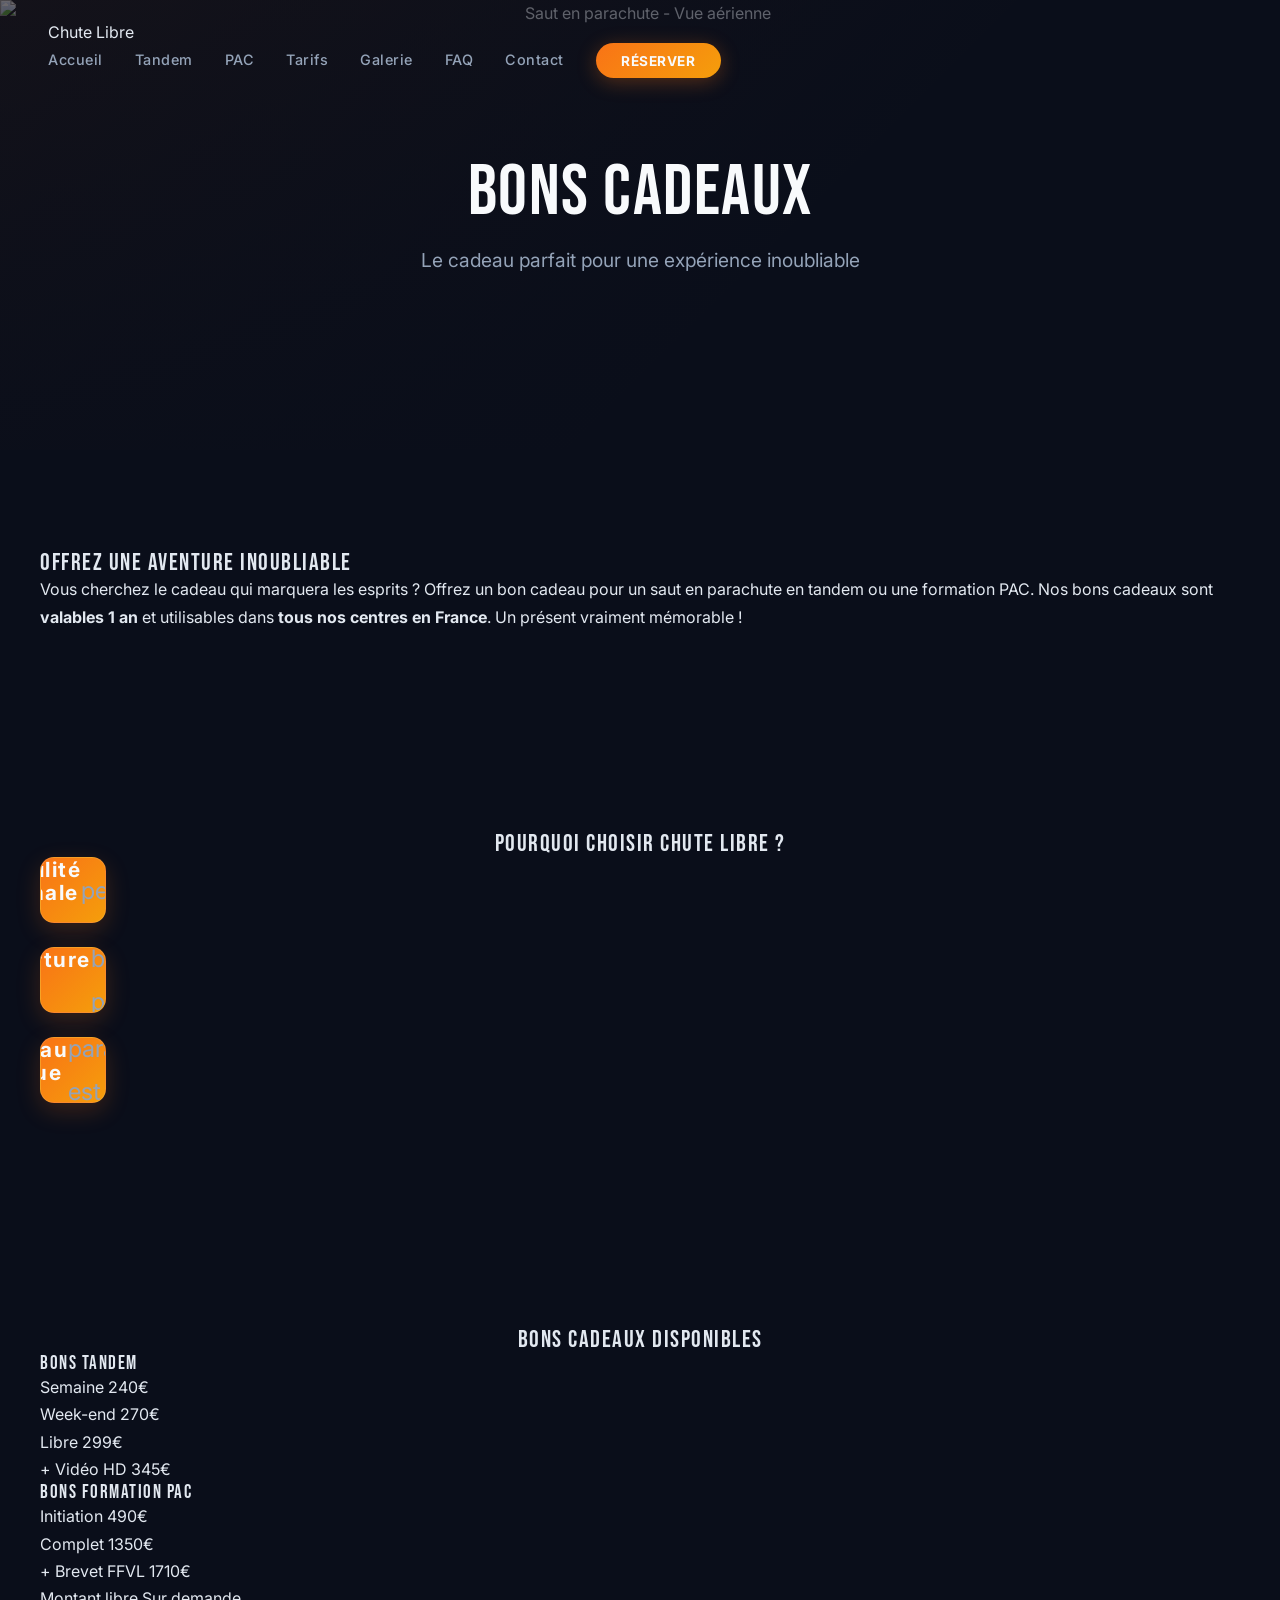
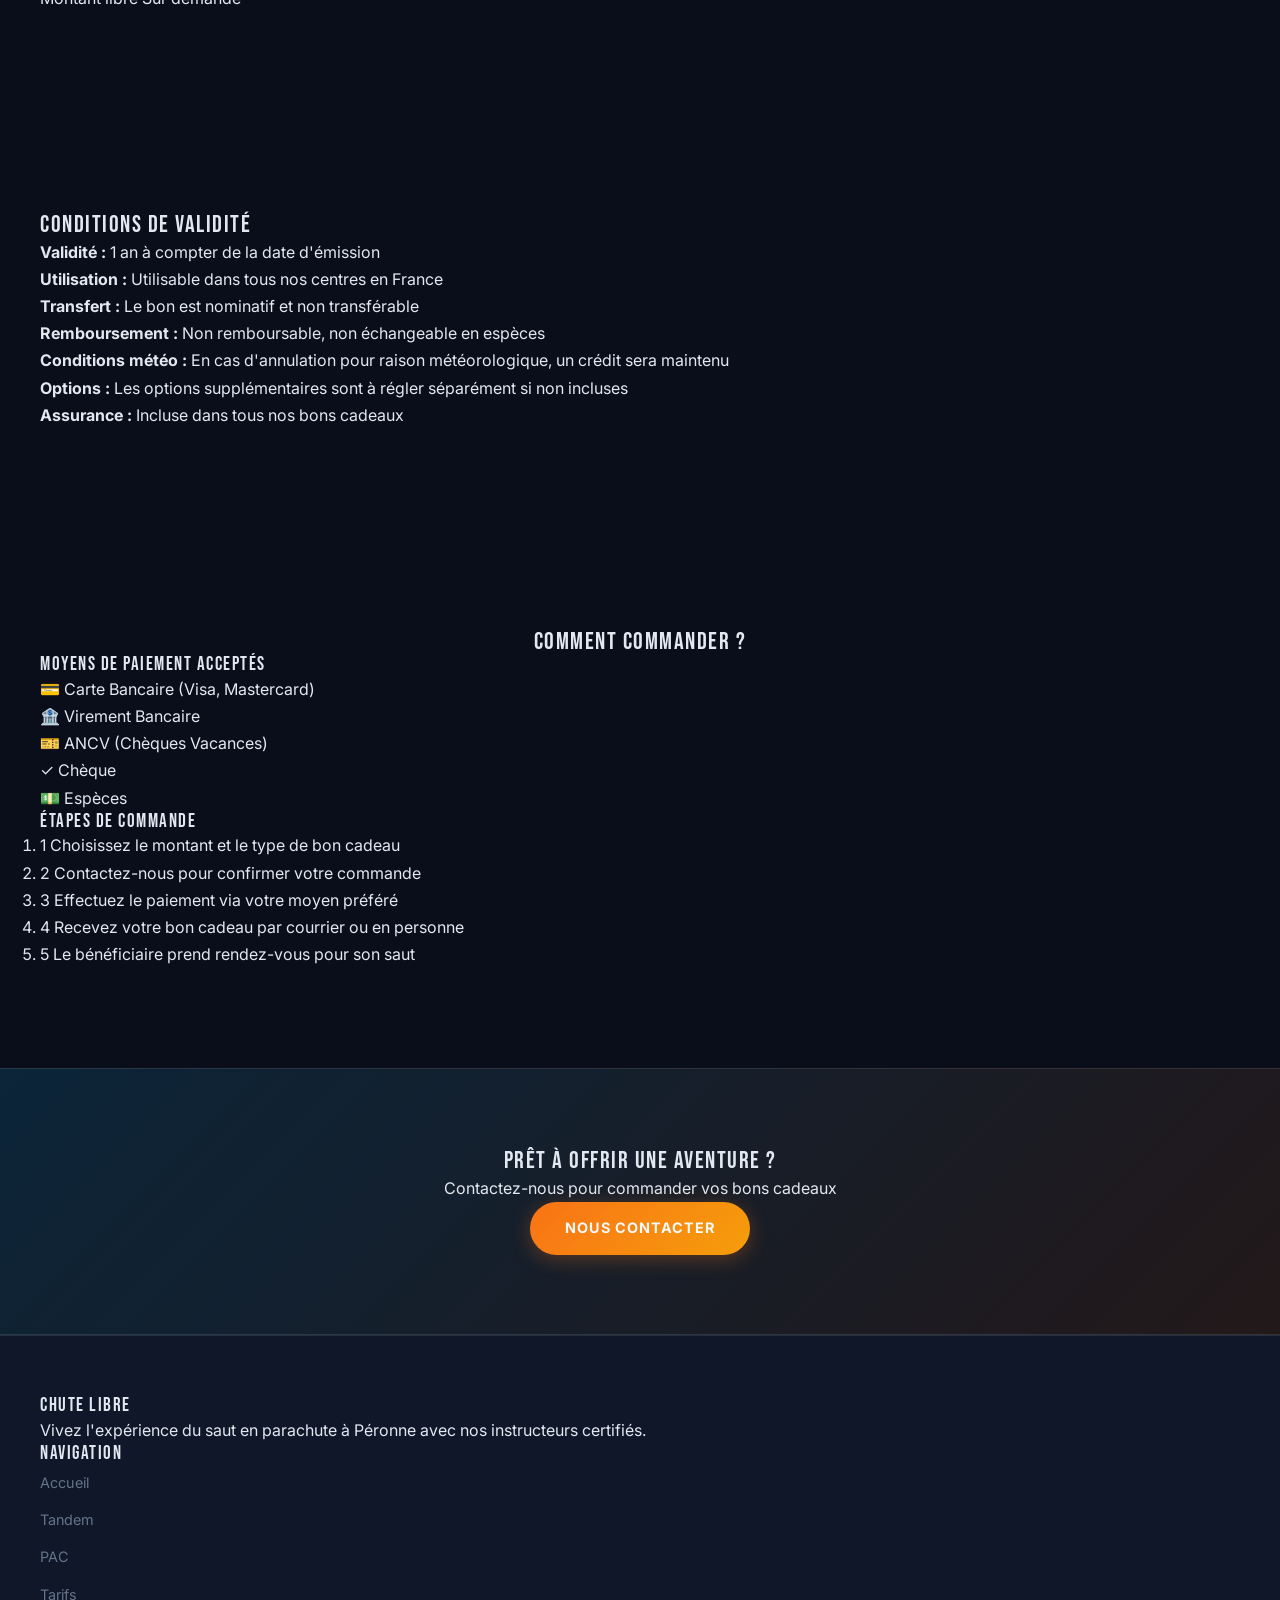
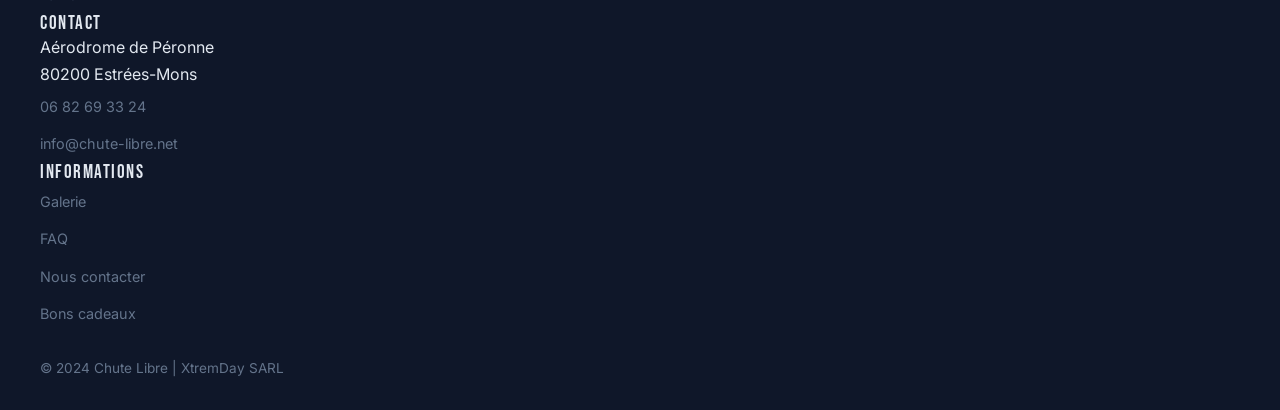
==== cadeau.html @ 6898a2e8 "Restructure repo : fichiers site à la racine + nettoyage - Déplace les HTML/CSS/JS de outputs/ vers " ====
<!DOCTYPE html>
<html lang="fr">
<head>
    <meta charset="UTF-8">
    <meta name="viewport" content="width=device-width, initial-scale=1.0">
    <meta name="description" content="Offrez un bon cadeau pour un saut en parachute inoubliable. Bons cadeaux valables 1 an dans tous nos centres en France.">
    <title>Bon Cadeau Saut en Parachute | Chute Libre - Offrez l'Aventure</title>
    <link href="https://fonts.googleapis.com/css2?family=Bebas+Neue&family=Inter:wght@300;400;500;600;700;800&display=swap" rel="stylesheet">
    <link rel="stylesheet" href="style.css">
</head>
<body class="dark-theme">
    <!-- Preloader -->
    <div class="preloader">
        <div class="preloader-ring"></div>
    </div>

    <!-- Navigation -->
    <nav id="navbar" class="navbar">
        <div class="container-fluid">
            <div class="navbar-brand">
                <a href="index.html" class="logo">Chute Libre</a>
            </div>
            <ul class="nav-menu">
                <li><a href="index.html" class="nav-link">Accueil</a></li>
                <li><a href="tandem.html" class="nav-link">Tandem</a></li>
                <li><a href="pac.html" class="nav-link">PAC</a></li>
                <li><a href="tarifs.html" class="nav-link">Tarifs</a></li>
                <li><a href="galerie.html" class="nav-link">Galerie</a></li>
                <li><a href="faq.html" class="nav-link">FAQ</a></li>
                <li><a href="contact.html" class="nav-link">Contact</a></li>
                <li><a href="reservation.html" class="nav-link nav-cta">Réserver</a></li>
            </ul>
            <div class="hamburger">
                <span></span>
                <span></span>
                <span></span>
            </div>
        </div>
    </nav>

    <!-- Inner Hero -->
    <section class="inner-hero">
        <div class="inner-hero-bg">
            <img src="https://images.unsplash.com/photo-1527525443983-6e60c75fff46?w=1920" alt="Saut en parachute - Vue aérienne">
            <div class="hero-overlay"></div>
        </div>
        <div class="inner-hero-content">
            <h1 class="hero-title">BONS CADEAUX</h1>
            <p class="hero-subtitle">Le cadeau parfait pour une expérience inoubliable</p>
        </div>
    </section>

    <!-- Main Content -->
    <main class="main-content">
        <!-- Introduction -->
        <section class="py-80">
            <div class="container">
                <div class="intro-card">
                    <h2 class="section-title">Offrez une Aventure Inoubliable</h2>
                    <p class="intro-text">
                        Vous cherchez le cadeau qui marquera les esprits ? Offrez un bon cadeau pour un saut en parachute
                        en tandem ou une formation PAC. Nos bons cadeaux sont <strong>valables 1 an</strong> et utilisables
                        dans <strong>tous nos centres en France</strong>. Un présent vraiment mémorable !
                    </p>
                </div>
            </div>
        </section>

        <!-- Avantages -->
        <section class="py-80 bg-night-light">
            <div class="container">
                <h2 class="section-title text-center mb-60">Pourquoi Choisir Chute Libre ?</h2>
                <div class="grid-3">
                    <div class="card card-icon">
                        <div class="card-icon-box">
                            <span class="icon">⏰</span>
                        </div>
                        <h3 class="card-title">Flexibilité Maximale</h3>
                        <p class="card-text">
                            Nos bons cadeaux sont valables 1 an. Le bénéficiaire peut choisir la date qui lui convient
                            selon son emploi du temps.
                        </p>
                    </div>
                    <div class="card card-icon">
                        <div class="card-icon-box">
                            <span class="icon">🇫🇷</span>
                        </div>
                        <h3 class="card-title">Couverture Large</h3>
                        <p class="card-text">
                            Utilisable dans tous nos centres en France. Le bénéficiaire peut sauter près de chez lui
                            ou pendant ses vacances.
                        </p>
                    </div>
                    <div class="card card-icon">
                        <div class="card-icon-box">
                            <span class="icon">✨</span>
                        </div>
                        <h3 class="card-title">Cadeau Unique</h3>
                        <p class="card-text">
                            Une expérience mémorable et différente. Le saut en parachute est un moment inoubliable
                            que votre destinataire chérira toujours.
                        </p>
                    </div>
                </div>
            </div>
        </section>

        <!-- Bons Disponibles -->
        <section class="py-80">
            <div class="container">
                <h2 class="section-title text-center mb-60">Bons Cadeaux Disponibles</h2>

                <div class="grid-2">
                    <!-- Bons Tandem -->
                    <div class="voucher-card">
                        <div class="voucher-header">
                            <h3 class="voucher-title">Bons Tandem</h3>
                        </div>
                        <ul class="voucher-list">
                            <li class="voucher-item">
                                <span class="voucher-label">Semaine</span>
                                <span class="voucher-price">240€</span>
                            </li>
                            <li class="voucher-item">
                                <span class="voucher-label">Week-end</span>
                                <span class="voucher-price">270€</span>
                            </li>
                            <li class="voucher-item">
                                <span class="voucher-label">Libre</span>
                                <span class="voucher-price">299€</span>
                            </li>
                            <li class="voucher-item">
                                <span class="voucher-label">+ Vidéo HD</span>
                                <span class="voucher-price">345€</span>
                            </li>
                        </ul>
                    </div>

                    <!-- Bons Formation -->
                    <div class="voucher-card">
                        <div class="voucher-header">
                            <h3 class="voucher-title">Bons Formation PAC</h3>
                        </div>
                        <ul class="voucher-list">
                            <li class="voucher-item">
                                <span class="voucher-label">Initiation</span>
                                <span class="voucher-price">490€</span>
                            </li>
                            <li class="voucher-item">
                                <span class="voucher-label">Complet</span>
                                <span class="voucher-price">1350€</span>
                            </li>
                            <li class="voucher-item">
                                <span class="voucher-label">+ Brevet FFVL</span>
                                <span class="voucher-price">1710€</span>
                            </li>
                            <li class="voucher-item">
                                <span class="voucher-label">Montant libre</span>
                                <span class="voucher-price">Sur demande</span>
                            </li>
                        </ul>
                    </div>
                </div>
            </div>
        </section>

        <!-- Conditions de Validité -->
        <section class="py-80 bg-night-light">
            <div class="container">
                <div class="conditions-card">
                    <h2 class="card-title">Conditions de Validité</h2>
                    <ul class="conditions-list">
                        <li><strong>Validité :</strong> 1 an à compter de la date d'émission</li>
                        <li><strong>Utilisation :</strong> Utilisable dans tous nos centres en France</li>
                        <li><strong>Transfert :</strong> Le bon est nominatif et non transférable</li>
                        <li><strong>Remboursement :</strong> Non remboursable, non échangeable en espèces</li>
                        <li><strong>Conditions météo :</strong> En cas d'annulation pour raison météorologique, un crédit sera maintenu</li>
                        <li><strong>Options :</strong> Les options supplémentaires sont à régler séparément si non incluses</li>
                        <li><strong>Assurance :</strong> Incluse dans tous nos bons cadeaux</li>
                    </ul>
                </div>
            </div>
        </section>

        <!-- Modes de Paiement -->
        <section class="py-80">
            <div class="container">
                <h2 class="section-title text-center mb-60">Comment Commander ?</h2>

                <div class="grid-2">
                    <!-- Modes de paiement -->
                    <div class="payment-card">
                        <h3 class="card-title">Moyens de Paiement Acceptés</h3>
                        <ul class="payment-list">
                            <li class="payment-item">
                                <span class="payment-icon">💳</span>
                                <span class="payment-method">Carte Bancaire (Visa, Mastercard)</span>
                            </li>
                            <li class="payment-item">
                                <span class="payment-icon">🏦</span>
                                <span class="payment-method">Virement Bancaire</span>
                            </li>
                            <li class="payment-item">
                                <span class="payment-icon">🎫</span>
                                <span class="payment-method">ANCV (Chèques Vacances)</span>
                            </li>
                            <li class="payment-item">
                                <span class="payment-icon">✓</span>
                                <span class="payment-method">Chèque</span>
                            </li>
                            <li class="payment-item">
                                <span class="payment-icon">💵</span>
                                <span class="payment-method">Espèces</span>
                            </li>
                        </ul>
                    </div>

                    <!-- Instructions de commande -->
                    <div class="ordering-card">
                        <h3 class="card-title">Étapes de Commande</h3>
                        <ol class="ordering-steps">
                            <li>
                                <span class="step-number">1</span>
                                <span class="step-text">Choisissez le montant et le type de bon cadeau</span>
                            </li>
                            <li>
                                <span class="step-number">2</span>
                                <span class="step-text">Contactez-nous pour confirmer votre commande</span>
                            </li>
                            <li>
                                <span class="step-number">3</span>
                                <span class="step-text">Effectuez le paiement via votre moyen préféré</span>
                            </li>
                            <li>
                                <span class="step-number">4</span>
                                <span class="step-text">Recevez votre bon cadeau par courrier ou en personne</span>
                            </li>
                            <li>
                                <span class="step-number">5</span>
                                <span class="step-text">Le bénéficiaire prend rendez-vous pour son saut</span>
                            </li>
                        </ol>
                    </div>
                </div>
            </div>
        </section>

        <!-- CTA Section -->
        <section class="cta-section py-60 bg-navy">
            <div class="container">
                <h2 class="cta-title">Prêt à offrir une aventure ?</h2>
                <p class="cta-subtitle">Contactez-nous pour commander vos bons cadeaux</p>
                <a href="contact.html" class="btn btn-primary btn-lg">NOUS CONTACTER</a>
            </div>
        </section>
    </main>

    <!-- Footer -->
    <footer class="footer bg-night">
        <div class="container">
            <div class="footer-content">
                <div class="footer-col">
                    <h3 class="footer-title">Chute Libre</h3>
                    <p class="footer-text">Vivez l'expérience du saut en parachute à Péronne avec nos instructeurs certifiés.</p>
                </div>
                <div class="footer-col">
                    <h3 class="footer-title">Navigation</h3>
                    <ul class="footer-links">
                        <li><a href="index.html">Accueil</a></li>
                        <li><a href="tandem.html">Tandem</a></li>
                        <li><a href="pac.html">PAC</a></li>
                        <li><a href="tarifs.html">Tarifs</a></li>
                    </ul>
                </div>
                <div class="footer-col">
                    <h3 class="footer-title">Contact</h3>
                    <ul class="footer-links">
                        <li>Aérodrome de Péronne<br>80200 Estrées-Mons</li>
                        <li><a href="tel:0682693324">06 82 69 33 24</a></li>
                        <li><a href="mailto:info@chute-libre.net">info@chute-libre.net</a></li>
                    </ul>
                </div>
                <div class="footer-col">
                    <h3 class="footer-title">Informations</h3>
                    <ul class="footer-links">
                        <li><a href="galerie.html">Galerie</a></li>
                        <li><a href="faq.html">FAQ</a></li>
                        <li><a href="contact.html">Nous contacter</a></li>
                        <li><a href="cadeau.html">Bons cadeaux</a></li>
                    </ul>
                </div>
            </div>
            <div class="footer-bottom">
                <p>&copy; 2024 Chute Libre | XtremDay SARL</p>
            </div>
        </div>
    </footer>

    <script src="main.js"></script>
</body>
</html>
---- style.css ----
/* ============================================
   CHUTE LIBRE - Design System v2.0
   Theme: Dark Sky & Adrenaline
   ============================================ */

/* --- CSS Variables --- */
:root {
  --night: #0a0e1a;
  --night-light: #0f1729;
  --navy: #1a2744;
  --navy-light: #243354;
  --sky: #38bdf8;
  --sky-deep: #0ea5e9;
  --orange: #f97316;
  --amber: #f59e0b;
  --white: #f8fafc;
  --gray-100: #e2e8f0;
  --gray-300: #94a3b8;
  --gray-500: #64748b;
  --glass: rgba(15, 23, 42, 0.7);
  --glass-light: rgba(255, 255, 255, 0.05);
  --glass-border: rgba(255, 255, 255, 0.1);
  --gradient-sky: linear-gradient(135deg, #0ea5e9, #38bdf8);
  --gradient-fire: linear-gradient(135deg, #f97316, #f59e0b);
  --gradient-hero: linear-gradient(180deg, rgba(10,14,26,0) 0%, rgba(10,14,26,0.8) 100%);
  --shadow-lg: 0 20px 60px rgba(0,0,0,0.4);
  --shadow-glow: 0 0 30px rgba(56,189,248,0.15);
  --radius: 16px;
  --radius-sm: 8px;
  --radius-full: 50px;
  --transition: 0.4s cubic-bezier(0.25, 0.8, 0.25, 1);
}

/* --- Reset & Base --- */
*, *::before, *::after { margin: 0; padding: 0; box-sizing: border-box; }

html {
  scroll-behavior: smooth;
  font-size: 16px;
  -webkit-font-smoothing: antialiased;
}

body {
  font-family: 'Inter', -apple-system, sans-serif;
  background: var(--night);
  color: var(--gray-100);
  line-height: 1.7;
  overflow-x: hidden;
}

a { color: inherit; text-decoration: none; }
img { max-width: 100%; display: block; }
ul { list-style: none; }

/* --- Typography --- */
h1, h2, h3, h4 {
  font-family: 'Bebas Neue', sans-serif;
  font-weight: 400;
  letter-spacing: 1.5px;
  line-height: 1.1;
}

.sec-tag {
  font-family: 'Inter', sans-serif;
  font-size: 0.8rem;
  text-transform: uppercase;
  letter-spacing: 4px;
  color: var(--orange);
  font-weight: 700;
  margin-bottom: 0.75rem;
  display: inline-block;
}

.sec-title {
  font-size: clamp(2.5rem, 5vw, 4rem);
  color: var(--white);
  margin-bottom: 1.5rem;
}

.sec-title .highlight {
  background: var(--gradient-sky);
  -webkit-background-clip: text;
  -webkit-text-fill-color: transparent;
  background-clip: text;
}

.sec-subtitle {
  font-family: 'Inter', sans-serif;
  font-size: 1.1rem;
  color: var(--gray-300);
  max-width: 600px;
  line-height: 1.8;
}

/* --- Preloader --- */
.preloader {
  position: fixed; inset: 0;
  background: var(--night);
  display: flex; align-items: center; justify-content: center;
  z-index: 9999;
  transition: opacity 0.6s, visibility 0.6s;
}
.preloader.loaded { opacity: 0; visibility: hidden; }
.preloader-ring {
  width: 50px; height: 50px;
  border: 3px solid var(--navy);
  border-top-color: var(--sky);
  border-radius: 50%;
  animation: spin 0.8s linear infinite;
}
@keyframes spin { to { transform: rotate(360deg); } }

/* --- Navigation --- */
#navbar {
  position: fixed; top: 0; left: 0; width: 100%;
  z-index: 1000;
  display: flex; align-items: center; justify-content: space-between;
  padding: 1.2rem 3rem;
  background: transparent;
  transition: all 0.4s ease;
}

#navbar.scrolled {
  background: var(--glass);
  backdrop-filter: blur(20px) saturate(1.5);
  -webkit-backdrop-filter: blur(20px) saturate(1.5);
  border-bottom: 1px solid var(--glass-border);
  padding: 0.8rem 3rem;
  box-shadow: 0 4px 30px rgba(0,0,0,0.3);
}

.nav-brand {
  display: flex; align-items: center; gap: 0.6rem;
  font-family: 'Bebas Neue', sans-serif;
  font-size: 1.6rem;
  letter-spacing: 3px;
  color: var(--white);
}

.nav-brand .brand-icon {
  width: 36px; height: 36px;
  background: var(--gradient-fire);
  border-radius: 10px;
  display: flex; align-items: center; justify-content: center;
  font-size: 1.2rem;
}

.nav-menu {
  display: flex; align-items: center; gap: 2rem;
}

.nav-menu a {
  color: var(--gray-300);
  font-size: 0.9rem;
  font-weight: 500;
  letter-spacing: 0.5px;
  transition: color var(--transition);
  position: relative;
}

.nav-menu a::after {
  content: '';
  position: absolute; bottom: -6px; left: 0;
  width: 0; height: 2px;
  background: var(--gradient-fire);
  transition: width var(--transition);
  border-radius: 2px;
}

.nav-menu a:hover,
.nav-menu a.active { color: var(--white); }
.nav-menu a:hover::after,
.nav-menu a.active::after { width: 100%; }

.nav-cta {
  background: var(--gradient-fire) !important;
  color: var(--white) !important;
  padding: 0.6rem 1.6rem !important;
  border-radius: var(--radius-full);
  font-weight: 700 !important;
  font-size: 0.85rem !important;
  letter-spacing: 1px;
  text-transform: uppercase;
  box-shadow: 0 4px 20px rgba(249,115,22,0.3);
  transition: all var(--transition) !important;
}

.nav-cta:hover {
  transform: translateY(-2px) !important;
  box-shadow: 0 8px 30px rgba(249,115,22,0.4) !important;
}

.nav-cta::after { display: none !important; }

/* Burger */
.burger {
  display: none;
  flex-direction: column; gap: 5px;
  cursor: pointer; z-index: 1100;
  padding: 5px;
}

.burger span {
  width: 24px; height: 2px;
  background: var(--white);
  border-radius: 2px;
  transition: all 0.3s;
}

.burger.active span:nth-child(1) { transform: rotate(45deg) translate(5px, 5px); }
.burger.active span:nth-child(2) { opacity: 0; }
.burger.active span:nth-child(3) { transform: rotate(-45deg) translate(5px, -5px); }

@media (max-width: 900px) {
  .burger { display: flex; }
  #navbar { padding: 1rem 1.5rem; }
  #navbar.scrolled { padding: 0.8rem 1.5rem; }
  .nav-menu {
    position: fixed; top: 0; right: -100%;
    width: 80%; max-width: 360px; height: 100vh;
    flex-direction: column; justify-content: center; gap: 0;
    background: var(--night-light);
    border-left: 1px solid var(--glass-border);
    transition: right 0.4s ease;
    padding: 2rem;
  }
  .nav-menu.open { right: 0; }
  .nav-menu a {
    padding: 1rem 0;
    font-size: 1.1rem;
    border-bottom: 1px solid var(--glass-border);
    width: 100%;
  }
  .nav-menu a::after { display: none; }
  .nav-cta { margin-top: 1rem; text-align: center; display: block !important; }
}

/* --- Hero Section --- */
.hero {
  position: relative;
  min-height: 100vh;
  display: flex; align-items: center; justify-content: center;
  text-align: center;
  overflow: hidden;
}

.hero-video-bg {
  position: absolute; inset: 0;
  overflow: hidden;
}

.hero-video-bg video,
.hero-video-bg img {
  width: 100%; height: 100%;
  object-fit: cover;
}

.hero-overlay {
  position: absolute; inset: 0;
  background:
    linear-gradient(180deg, rgba(10,14,26,0.4) 0%, rgba(10,14,26,0.2) 40%, rgba(10,14,26,0.85) 100%),
    linear-gradient(135deg, rgba(14,165,233,0.1) 0%, transparent 60%);
}

.hero-content {
  position: relative; z-index: 2;
  max-width: 900px;
  padding: 0 2rem;
}

.hero-content h1 {
  font-size: clamp(3rem, 8vw, 6rem);
  color: var(--white);
  margin-bottom: 1rem;
  text-shadow: 0 4px 30px rgba(0,0,0,0.5);
}

.hero-content h1 .fire {
  background: var(--gradient-fire);
  -webkit-background-clip: text;
  -webkit-text-fill-color: transparent;
  background-clip: text;
}

.hero-content .hero-sub {
  font-family: 'Inter', sans-serif;
  font-size: clamp(1rem, 2vw, 1.4rem);
  color: var(--gray-100);
  opacity: 0.9;
  margin-bottom: 2.5rem;
  font-weight: 300;
}

.hero-actions {
  display: flex; gap: 1rem;
  justify-content: center; flex-wrap: wrap;
}

.hero-scroll {
  position: absolute; bottom: 2rem; left: 50%;
  transform: translateX(-50%);
  z-index: 2;
  display: flex; flex-direction: column; align-items: center; gap: 0.5rem;
  color: var(--gray-300);
  font-size: 0.75rem;
  letter-spacing: 2px;
  text-transform: uppercase;
  animation: bounce 2s infinite;
}

.hero-scroll .scroll-line {
  width: 1px; height: 40px;
  background: linear-gradient(to bottom, var(--sky), transparent);
}

@keyframes bounce {
  0%, 100% { transform: translateX(-50%) translateY(0); }
  50% { transform: translateX(-50%) translateY(10px); }
}

/* --- Inner Hero (sub-pages) --- */
.inner-hero {
  position: relative;
  min-height: 50vh;
  display: flex; align-items: center; justify-content: center;
  text-align: center;
  overflow: hidden;
  padding-top: 80px;
}

.inner-hero-bg {
  position: absolute; inset: 0;
}

.inner-hero-bg img {
  width: 100%; height: 100%;
  object-fit: cover;
}

.inner-hero .hero-overlay {
  background:
    linear-gradient(180deg, rgba(10,14,26,0.6) 0%, rgba(10,14,26,0.9) 100%),
    linear-gradient(135deg, rgba(249,115,22,0.1) 0%, transparent 60%);
}

.inner-hero-content {
  position: relative; z-index: 2;
  padding: 2rem;
}

.inner-hero-content h1 {
  font-size: clamp(2.5rem, 6vw, 4.5rem);
  color: var(--white);
  margin-bottom: 0.75rem;
}

.inner-hero-content p {
  font-family: 'Inter', sans-serif;
  font-size: 1.2rem;
  color: var(--gray-300);
}

/* --- Buttons --- */
.btn {
  display: inline-flex; align-items: center; gap: 0.5rem;
  padding: 0.9rem 2.2rem;
  border: none;
  border-radius: var(--radius-full);
  font-family: 'Inter', sans-serif;
  font-weight: 700;
  font-size: 0.9rem;
  letter-spacing: 1px;
  text-transform: uppercase;
  cursor: pointer;
  transition: all var(--transition);
  text-decoration: none;
}

.btn-primary {
  background: var(--gradient-fire);
  color: var(--white);
  box-shadow: 0 4px 20px rgba(249,115,22,0.3);
}

.btn-primary:hover {
  transform: translateY(-3px);
  box-shadow: 0 10px 35px rgba(249,115,22,0.4);
}

.btn-secondary {
  background: transparent;
  color: var(--white);
  border: 2px solid rgba(255,255,255,0.3);
  backdrop-filter: blur(10px);
}

.btn-secondary:hover {
  border-color: var(--sky);
  color: var(--sky);
  background: rgba(56,189,248,0.1);
  transform: translateY(-3px);
}

.btn-sky {
  background: var(--gradient-sky);
  color: var(--white);
  box-shadow: 0 4px 20px rgba(14,165,233,0.3);
}

.btn-sky:hover {
  transform: translateY(-3px);
  box-shadow: 0 10px 35px rgba(14,165,233,0.4);
}

/* --- Sections --- */
section {
  padding: 100px 2rem;
  position: relative;
}

.container {
  max-width: 1200px;
  margin: 0 auto;
}

.section-dark { background: var(--night); }
.section-darker { background: var(--night-light); }
.section-glass {
  background: var(--glass-light);
  border-top: 1px solid var(--glass-border);
  border-bottom: 1px solid var(--glass-border);
}

/* --- Cards --- */
.card {
  background: var(--glass-light);
  border: 1px solid var(--glass-border);
  border-radius: var(--radius);
  padding: 2rem;
  transition: all var(--transition);
  position: relative;
  overflow: hidden;
}

.card::before {
  content: '';
  position: absolute; top: 0; left: 0;
  width: 100%; height: 3px;
  background: var(--gradient-fire);
  transform: scaleX(0);
  transform-origin: left;
  transition: transform var(--transition);
}

.card:hover {
  transform: translateY(-8px);
  border-color: rgba(249,115,22,0.3);
  box-shadow: var(--shadow-lg), 0 0 40px rgba(249,115,22,0.05);
}

.card:hover::before { transform: scaleX(1); }

.card h3 {
  font-family: 'Inter', sans-serif;
  font-size: 1.3rem;
  font-weight: 700;
  color: var(--white);
  margin-bottom: 1rem;
}

.card p {
  color: var(--gray-300);
  line-height: 1.8;
}

.card-icon {
  width: 60px; height: 60px;
  background: var(--gradient-fire);
  border-radius: 14px;
  display: flex; align-items: center; justify-content: center;
  font-size: 1.5rem;
  margin-bottom: 1.5rem;
  box-shadow: 0 8px 25px rgba(249,115,22,0.2);
}

/* --- Grid Layouts --- */
.grid { display: grid; gap: 2rem; }
.grid-2 { grid-template-columns: repeat(auto-fit, minmax(300px, 1fr)); }
.grid-3 { grid-template-columns: repeat(auto-fit, minmax(300px, 1fr)); }
.grid-4 { grid-template-columns: repeat(auto-fit, minmax(250px, 1fr)); }

/* --- Stats Bar --- */
.stats-bar {
  display: grid;
  grid-template-columns: repeat(auto-fit, minmax(200px, 1fr));
  gap: 2rem;
  padding: 3rem 0;
}

.stat-item {
  text-align: center;
}

.stat-number {
  font-family: 'Bebas Neue', sans-serif;
  font-size: 3.5rem;
  background: var(--gradient-fire);
  -webkit-background-clip: text;
  -webkit-text-fill-color: transparent;
  background-clip: text;
  line-height: 1;
}

.stat-label {
  color: var(--gray-300);
  font-size: 0.9rem;
  margin-top: 0.5rem;
  text-transform: uppercase;
  letter-spacing: 2px;
}

/* --- Timeline --- */
.timeline {
  position: relative;
  padding-left: 3rem;
}

.timeline::before {
  content: '';
  position: absolute; left: 0; top: 0;
  width: 2px; height: 100%;
  background: linear-gradient(to bottom, var(--orange), var(--sky), transparent);
}

.timeline-item {
  position: relative;
  padding: 1.5rem 0 2.5rem 2rem;
}

.timeline-item::before {
  content: '';
  position: absolute;
  left: -3.55rem; top: 1.8rem;
  width: 14px; height: 14px;
  border-radius: 50%;
  background: var(--orange);
  border: 3px solid var(--night);
  box-shadow: 0 0 15px rgba(249,115,22,0.4);
}

.timeline-item h3 {
  font-family: 'Inter', sans-serif;
  font-size: 1.2rem;
  font-weight: 700;
  color: var(--white);
  margin-bottom: 0.75rem;
}

.timeline-item p {
  color: var(--gray-300);
  line-height: 1.8;
}

/* --- Pricing --- */
.price-card {
  background: var(--glass-light);
  border: 1px solid var(--glass-border);
  border-radius: var(--radius);
  padding: 2.5rem 2rem;
  text-align: center;
  transition: all var(--transition);
  position: relative;
}

.price-card.featured {
  border-color: var(--orange);
  box-shadow: 0 0 40px rgba(249,115,22,0.1);
}

.price-card.featured::before {
  content: 'POPULAIRE';
  position: absolute; top: -12px; left: 50%;
  transform: translateX(-50%);
  background: var(--gradient-fire);
  color: var(--white);
  font-size: 0.7rem;
  font-weight: 700;
  letter-spacing: 2px;
  padding: 0.3rem 1.2rem;
  border-radius: var(--radius-full);
}

.price-card:hover {
  transform: translateY(-8px);
  border-color: rgba(56,189,248,0.3);
  box-shadow: var(--shadow-lg);
}

.price-card h3 {
  font-family: 'Inter', sans-serif;
  font-size: 1.2rem;
  font-weight: 700;
  color: var(--white);
  margin-bottom: 0.5rem;
}

.price-amount {
  font-family: 'Bebas Neue', sans-serif;
  font-size: 3.5rem;
  background: var(--gradient-sky);
  -webkit-background-clip: text;
  -webkit-text-fill-color: transparent;
  background-clip: text;
  margin: 1rem 0;
  line-height: 1;
}

.price-amount span {
  font-size: 1.2rem;
}

.price-desc {
  color: var(--gray-500);
  font-size: 0.9rem;
  margin-bottom: 1.5rem;
}

.price-features {
  text-align: left;
  margin-bottom: 2rem;
}

.price-features li {
  padding: 0.6rem 0;
  color: var(--gray-300);
  border-bottom: 1px solid var(--glass-border);
  font-size: 0.95rem;
}

.price-features li::before {
  content: '';
  display: inline-block;
  width: 8px; height: 8px;
  background: var(--orange);
  border-radius: 50%;
  margin-right: 0.75rem;
}

/* --- Pricing Table --- */
.pricing-table {
  width: 100%;
  border-collapse: collapse;
  background: var(--glass-light);
  border-radius: var(--radius);
  overflow: hidden;
  border: 1px solid var(--glass-border);
}

.pricing-table thead {
  background: linear-gradient(135deg, var(--navy), var(--navy-light));
}

.pricing-table th {
  padding: 1.2rem 1.5rem;
  text-align: left;
  font-family: 'Inter', sans-serif;
  font-weight: 700;
  font-size: 0.85rem;
  text-transform: uppercase;
  letter-spacing: 1px;
  color: var(--sky);
}

.pricing-table td {
  padding: 1.2rem 1.5rem;
  border-bottom: 1px solid var(--glass-border);
  color: var(--gray-300);
}

.pricing-table tbody tr {
  transition: background var(--transition);
}

.pricing-table tbody tr:hover {
  background: rgba(56,189,248,0.05);
}

.pricing-table .price-cell {
  color: var(--orange);
  font-weight: 700;
  font-size: 1.05rem;
}

/* --- Testimonials --- */
.testimonial-card {
  background: var(--glass-light);
  border: 1px solid var(--glass-border);
  border-radius: var(--radius);
  padding: 2.5rem;
  text-align: center;
  position: relative;
}

.testimonial-card .stars {
  color: var(--amber);
  font-size: 1.1rem;
  letter-spacing: 3px;
  margin-bottom: 1.5rem;
}

.testimonial-card .quote {
  font-size: 1.1rem;
  color: var(--gray-100);
  font-style: italic;
  line-height: 1.9;
  margin-bottom: 1.5rem;
}

.testimonial-card .author {
  color: var(--orange);
  font-weight: 700;
}

.testimonial-card .role {
  color: var(--gray-500);
  font-size: 0.85rem;
  margin-top: 0.3rem;
}

/* Carousel */
.carousel-container { position: relative; max-width: 700px; margin: 0 auto; }
.carousel-card { display: none; opacity: 0; transition: opacity 0.5s ease; }
.carousel-card.active { display: block; opacity: 1; }

.carousel-dots {
  display: flex; justify-content: center; gap: 10px; margin-top: 2rem;
}

.carousel-dot {
  width: 10px; height: 10px;
  border-radius: 50%;
  background: var(--navy-light);
  cursor: pointer;
  transition: all 0.3s;
  border: none;
}

.carousel-dot.active {
  background: var(--orange);
  width: 28px;
  border-radius: 5px;
  box-shadow: 0 0 12px rgba(249,115,22,0.4);
}

/* --- Accordion (FAQ) --- */
.accordion-item {
  background: var(--glass-light);
  border: 1px solid var(--glass-border);
  border-radius: var(--radius-sm);
  margin-bottom: 1rem;
  overflow: hidden;
  transition: border-color var(--transition);
}

.accordion-item:hover {
  border-color: rgba(249,115,22,0.3);
}

.accordion-header {
  padding: 1.2rem 1.5rem;
  display: flex; justify-content: space-between; align-items: center;
  cursor: pointer;
  font-weight: 600;
  color: var(--gray-100);
  transition: all var(--transition);
}

.accordion-header:hover { color: var(--white); }

.accordion-header.active {
  color: var(--orange);
  background: rgba(249,115,22,0.05);
}

.accordion-icon {
  font-size: 1.2rem;
  transition: transform 0.3s;
  color: var(--sky);
}

.accordion-header.active .accordion-icon {
  transform: rotate(180deg);
  color: var(--orange);
}

.accordion-content {
  max-height: 0;
  overflow: hidden;
  transition: max-height 0.4s ease, padding 0.4s ease;
  padding: 0 1.5rem;
}

.accordion-header.active + .accordion-content {
  max-height: 500px;
  padding: 0 1.5rem 1.5rem;
}

.accordion-content p {
  color: var(--gray-300);
  line-height: 1.8;
}

/* --- Gallery Masonry --- */
.masonry {
  display: grid;
  grid-template-columns: repeat(auto-fill, minmax(280px, 1fr));
  gap: 1rem;
}

.masonry-item {
  position: relative;
  border-radius: var(--radius);
  overflow: hidden;
  cursor: pointer;
  background: var(--navy);
  min-height: 250px;
}

.masonry-item img {
  width: 100%; height: 100%;
  object-fit: cover;
  transition: transform 0.6s ease;
}

.masonry-item:hover img { transform: scale(1.08); }

.masonry-item-overlay {
  position: absolute; inset: 0;
  background: linear-gradient(135deg, rgba(14,165,233,0.6), rgba(249,115,22,0.4));
  display: flex; align-items: center; justify-content: center;
  opacity: 0;
  transition: opacity var(--transition);
}

.masonry-item:hover .masonry-item-overlay { opacity: 1; }

.masonry-item-overlay span {
  color: var(--white);
  font-size: 2rem;
  font-weight: 700;
}

/* Lightbox */
.lightbox {
  display: none; position: fixed; inset: 0;
  background: rgba(0,0,0,0.95);
  z-index: 2000;
  align-items: center; justify-content: center;
}
.lightbox.active { display: flex; }
.lightbox-content { position: relative; max-width: 90%; max-height: 90%; }
.lightbox-image { max-width: 100%; max-height: 90vh; border-radius: var(--radius-sm); }
.lightbox-close {
  position: absolute; top: -50px; right: 0;
  color: var(--white); font-size: 2rem; cursor: pointer;
  background: none; border: none;
  transition: color 0.3s;
}
.lightbox-close:hover { color: var(--orange); }

/* --- Forms --- */
.form-group { margin-bottom: 1.5rem; }

.form-group label {
  display: block;
  margin-bottom: 0.5rem;
  color: var(--gray-100);
  font-weight: 600;
  font-size: 0.9rem;
}

.form-group input,
.form-group select,
.form-group textarea {
  width: 100%;
  padding: 0.9rem 1.2rem;
  background: var(--glass-light);
  border: 1px solid var(--glass-border);
  border-radius: var(--radius-sm);
  color: var(--white);
  font-family: 'Inter', sans-serif;
  font-size: 0.95rem;
  transition: all var(--transition);
}

.form-group input:focus,
.form-group select:focus,
.form-group textarea:focus {
  outline: none;
  border-color: var(--sky);
  box-shadow: 0 0 0 3px rgba(56,189,248,0.15);
}

.form-group textarea { resize: vertical; min-height: 140px; }
.form-row { display: grid; grid-template-columns: repeat(auto-fit, minmax(250px, 1fr)); gap: 1.5rem; }

/* --- Contact Cards --- */
.contact-card {
  background: var(--glass-light);
  border: 1px solid var(--glass-border);
  border-radius: var(--radius);
  padding: 2rem;
  text-align: center;
  transition: all var(--transition);
}

.contact-card:hover {
  border-color: rgba(56,189,248,0.3);
  transform: translateY(-5px);
}

.contact-card-icon {
  width: 50px; height: 50px;
  background: var(--gradient-sky);
  border-radius: 12px;
  display: flex; align-items: center; justify-content: center;
  margin: 0 auto 1rem;
  font-size: 1.3rem;
}

.contact-card h3 {
  font-family: 'Inter', sans-serif;
  font-size: 1.1rem;
  font-weight: 700;
  color: var(--white);
  margin-bottom: 0.75rem;
}

.contact-card a,
.contact-card p {
  color: var(--gray-300);
  font-size: 0.95rem;
  display: block;
  margin-bottom: 0.3rem;
  transition: color 0.3s;
}

.contact-card a:hover { color: var(--sky); }

/* --- Map --- */
.map-container {
  border-radius: var(--radius);
  overflow: hidden;
  border: 1px solid var(--glass-border);
  margin-top: 2rem;
}

.map-container iframe {
  width: 100%; height: 400px; border: none;
  filter: grayscale(0.5) contrast(1.1);
}

/* --- Reservation Steps --- */
.step-indicator {
  display: flex; justify-content: center; gap: 1.5rem;
  margin-bottom: 3rem;
}

.step-dot {
  width: 48px; height: 48px;
  border-radius: 50%;
  background: var(--glass-light);
  border: 2px solid var(--glass-border);
  display: flex; align-items: center; justify-content: center;
  font-weight: 700;
  color: var(--gray-500);
  transition: all var(--transition);
  cursor: pointer;
}

.step-dot.active {
  background: var(--gradient-fire);
  border-color: var(--orange);
  color: var(--white);
  box-shadow: 0 0 20px rgba(249,115,22,0.3);
}

.step-dot.completed {
  background: var(--sky-deep);
  border-color: var(--sky);
  color: var(--white);
}

.step-content { display: none; animation: fadeSlideIn 0.4s ease; }
.step-content.active { display: block; }

@keyframes fadeSlideIn {
  from { opacity: 0; transform: translateY(15px); }
  to { opacity: 1; transform: none; }
}

.formula-card {
  background: var(--glass-light);
  border: 2px solid var(--glass-border);
  border-radius: var(--radius);
  padding: 2rem;
  text-align: center;
  cursor: pointer;
  transition: all var(--transition);
}

.formula-card:hover {
  border-color: var(--sky);
  transform: translateY(-5px);
}

.formula-card.selected {
  border-color: var(--orange);
  background: rgba(249,115,22,0.05);
  box-shadow: 0 0 30px rgba(249,115,22,0.15);
}

.formula-card h3 {
  font-family: 'Inter', sans-serif;
  font-size: 1.1rem;
  font-weight: 700;
  color: var(--white);
  margin-bottom: 0.5rem;
}

.formula-price {
  font-family: 'Bebas Neue', sans-serif;
  font-size: 2.5rem;
  background: var(--gradient-sky);
  -webkit-background-clip: text;
  -webkit-text-fill-color: transparent;
  background-clip: text;
  margin: 0.5rem 0;
}

/* Time slots */
.time-slots { display: grid; grid-template-columns: repeat(auto-fit, minmax(100px, 1fr)); gap: 1rem; }
.time-slot {
  padding: 0.8rem;
  text-align: center;
  background: var(--glass-light);
  border: 2px solid var(--glass-border);
  border-radius: var(--radius-sm);
  cursor: pointer;
  color: var(--gray-300);
  font-weight: 600;
  transition: all var(--transition);
}
.time-slot:hover { border-color: var(--sky); color: var(--white); }
.time-slot.selected {
  background: var(--gradient-sky);
  border-color: var(--sky);
  color: var(--white);
}

/* Summary */
.summary-box {
  background: var(--glass-light);
  border: 1px solid var(--glass-border);
  border-radius: var(--radius);
  padding: 2rem;
}

.summary-item {
  display: flex; justify-content: space-between;
  padding: 0.8rem 0;
  border-bottom: 1px solid var(--glass-border);
  color: var(--gray-300);
}

.summary-item span:last-child { color: var(--white); font-weight: 600; }

.summary-total {
  display: flex; justify-content: space-between;
  padding: 1.2rem 0 0;
  font-size: 1.2rem;
  font-weight: 700;
  color: var(--orange);
  border-top: 2px solid var(--orange);
  margin-top: 0.5rem;
}

/* --- CTA Section --- */
.cta-section {
  position: relative;
  padding: 80px 2rem;
  text-align: center;
  overflow: hidden;
}

.cta-section::before {
  content: '';
  position: absolute; inset: 0;
  background: linear-gradient(135deg, rgba(14,165,233,0.15), rgba(249,115,22,0.1));
  border-top: 1px solid var(--glass-border);
  border-bottom: 1px solid var(--glass-border);
}

.cta-section .container { position: relative; z-index: 1; }

/* --- Footer --- */
footer {
  background: var(--night-light);
  border-top: 1px solid var(--glass-border);
  padding: 60px 2rem 30px;
  position: relative;
}

.footer-grid {
  max-width: 1200px;
  margin: 0 auto;
  display: grid;
  grid-template-columns: 2fr repeat(3, 1fr);
  gap: 3rem;
  padding-bottom: 3rem;
  border-bottom: 1px solid var(--glass-border);
}

.footer-brand p {
  color: var(--gray-500);
  margin-top: 1rem;
  font-size: 0.9rem;
  line-height: 1.7;
  max-width: 300px;
}

.footer-col h4 {
  font-family: 'Inter', sans-serif;
  font-size: 0.85rem;
  font-weight: 700;
  text-transform: uppercase;
  letter-spacing: 2px;
  color: var(--white);
  margin-bottom: 1.2rem;
}

.footer-col a {
  display: block;
  color: var(--gray-500);
  padding: 0.4rem 0;
  font-size: 0.9rem;
  transition: color 0.3s;
}

.footer-col a:hover { color: var(--sky); }

.footer-bottom {
  max-width: 1200px;
  margin: 1.5rem auto 0;
  display: flex; justify-content: space-between; align-items: center;
  font-size: 0.85rem;
  color: var(--gray-500);
}

@media (max-width: 768px) {
  .footer-grid {
    grid-template-columns: 1fr 1fr;
    gap: 2rem;
  }
  .footer-bottom {
    flex-direction: column; gap: 0.5rem; text-align: center;
  }
}

@media (max-width: 480px) {
  .footer-grid { grid-template-columns: 1fr; }
}

/* --- Reveal Animations --- */
.rv { opacity: 0; transform: translateY(40px); }
.rv-l { opacity: 0; transform: translateX(-60px); }
.rv-r { opacity: 0; transform: translateX(60px); }
.rv-s { opacity: 0; transform: scale(0.9); }

.rv.visible, .rv-l.visible, .rv-r.visible, .rv-s.visible {
  opacity: 1;
  transform: none;
  transition: all 0.8s cubic-bezier(0.16, 1, 0.3, 1);
}

/* Staggered delays */
.rv-delay-1 { transition-delay: 0.1s !important; }
.rv-delay-2 { transition-delay: 0.2s !important; }
.rv-delay-3 { transition-delay: 0.3s !important; }
.rv-delay-4 { transition-delay: 0.4s !important; }

/* --- Parallax --- */
.parallax-bg {
  position: absolute; inset: -20% 0;
  background-size: cover;
  background-position: center;
  background-attachment: fixed;
  will-change: transform;
}

@media (max-width: 768px) {
  .parallax-bg { background-attachment: scroll; }
}

/* --- Utilities --- */
.text-center { text-align: center; }
.mt-2 { margin-top: 2rem; }
.mt-4 { margin-top: 4rem; }
.mb-2 { margin-bottom: 2rem; }
.mb-4 { margin-bottom: 4rem; }

/* --- Company info --- */
.company-info {
  background: var(--glass-light);
  border: 1px solid var(--glass-border);
  border-left: 4px solid var(--sky);
  border-radius: var(--radius-sm);
  padding: 2rem;
}

.company-info li {
  padding: 0.6rem 0;
  border-bottom: 1px solid var(--glass-border);
  color: var(--gray-300);
}

.company-info li:last-child { border-bottom: none; }
.company-info strong { color: var(--sky); }

/* --- Responsive --- */
@media (max-width: 768px) {
  section { padding: 60px 1.5rem; }
  .sec-title { font-size: 2rem; }
  .grid-3 { grid-template-columns: 1fr; }
  .hero-content h1 { font-size: 2.8rem; }
  .stats-bar { grid-template-columns: repeat(2, 1fr); }
  .timeline { padding-left: 2rem; }
  .timeline::before { left: 0; }
  .timeline-item::before { left: -2.55rem; }
  .masonry { grid-template-columns: repeat(auto-fill, minmax(160px, 1fr)); }
}

/* --- Print --- */
@media print {
  #navbar, .preloader, .hero-scroll, .hero-video-bg video { display: none; }
  body { background: white; color: #333; }
}
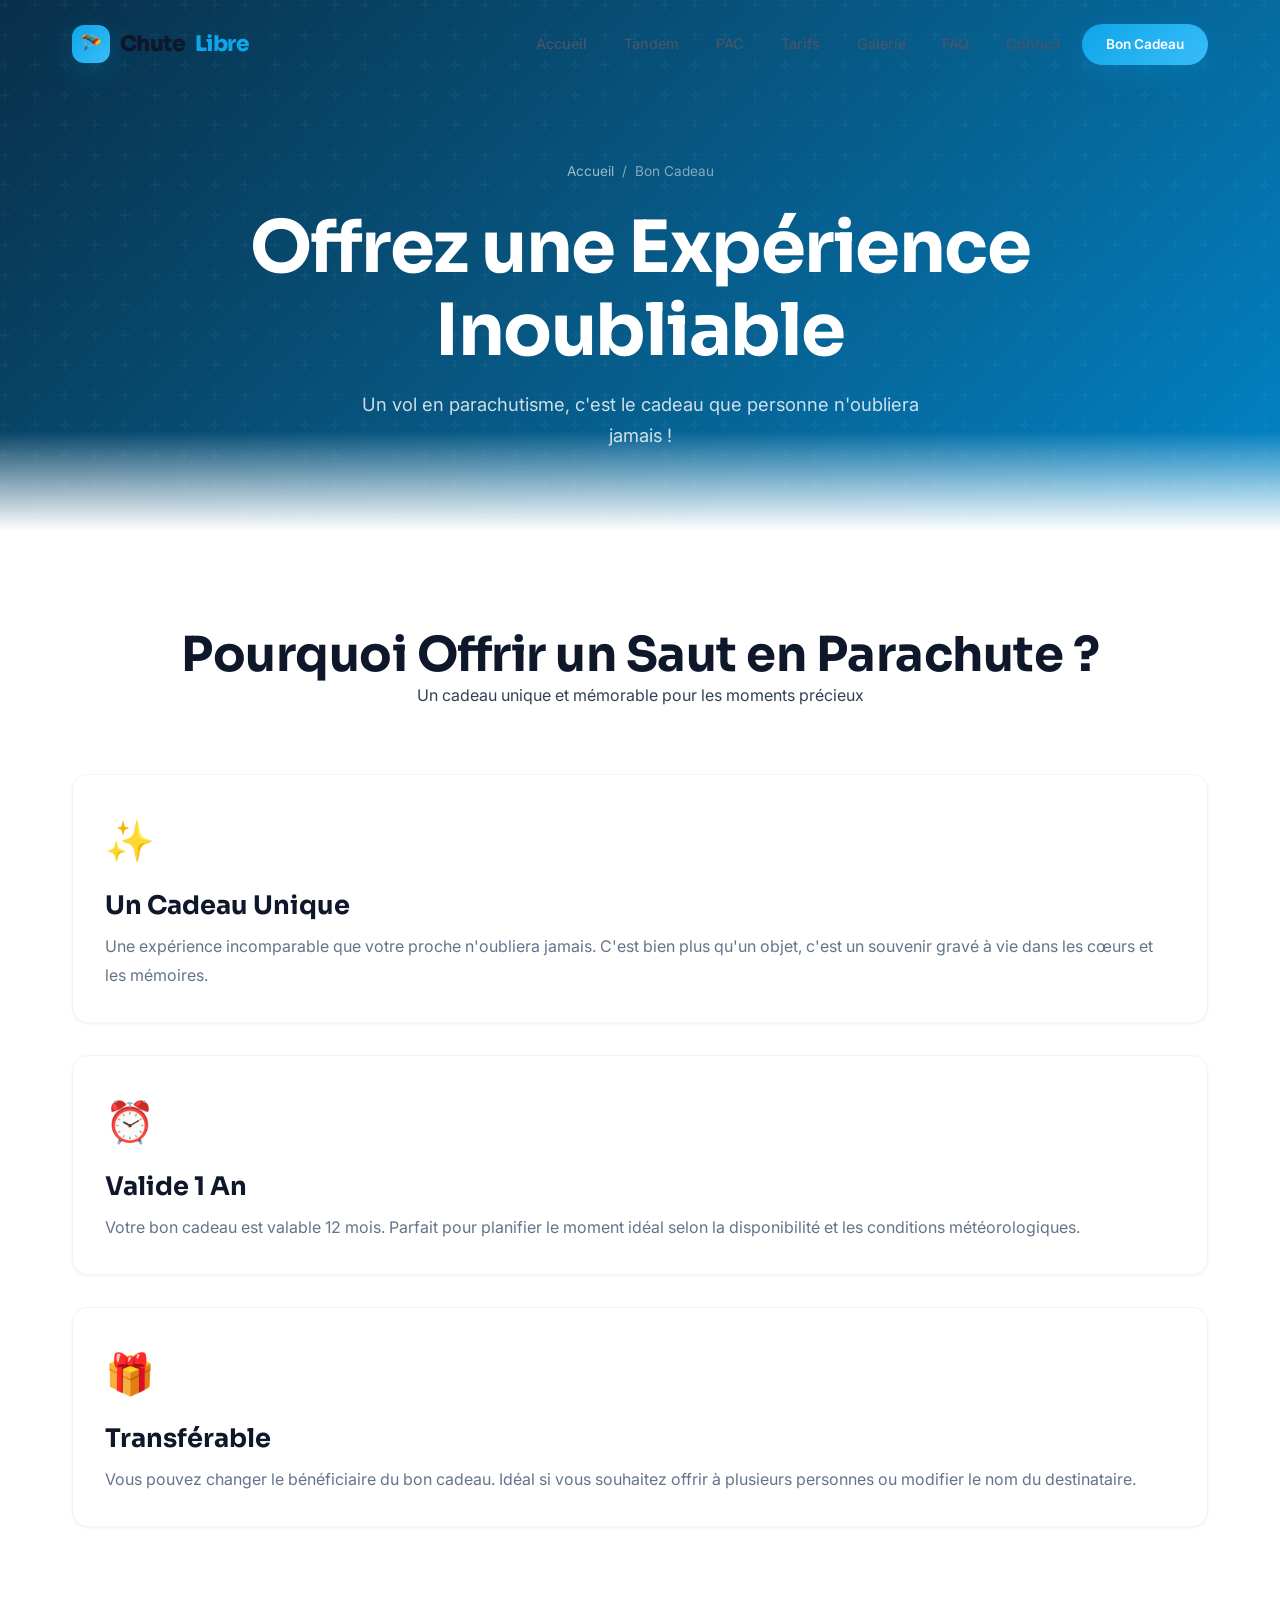
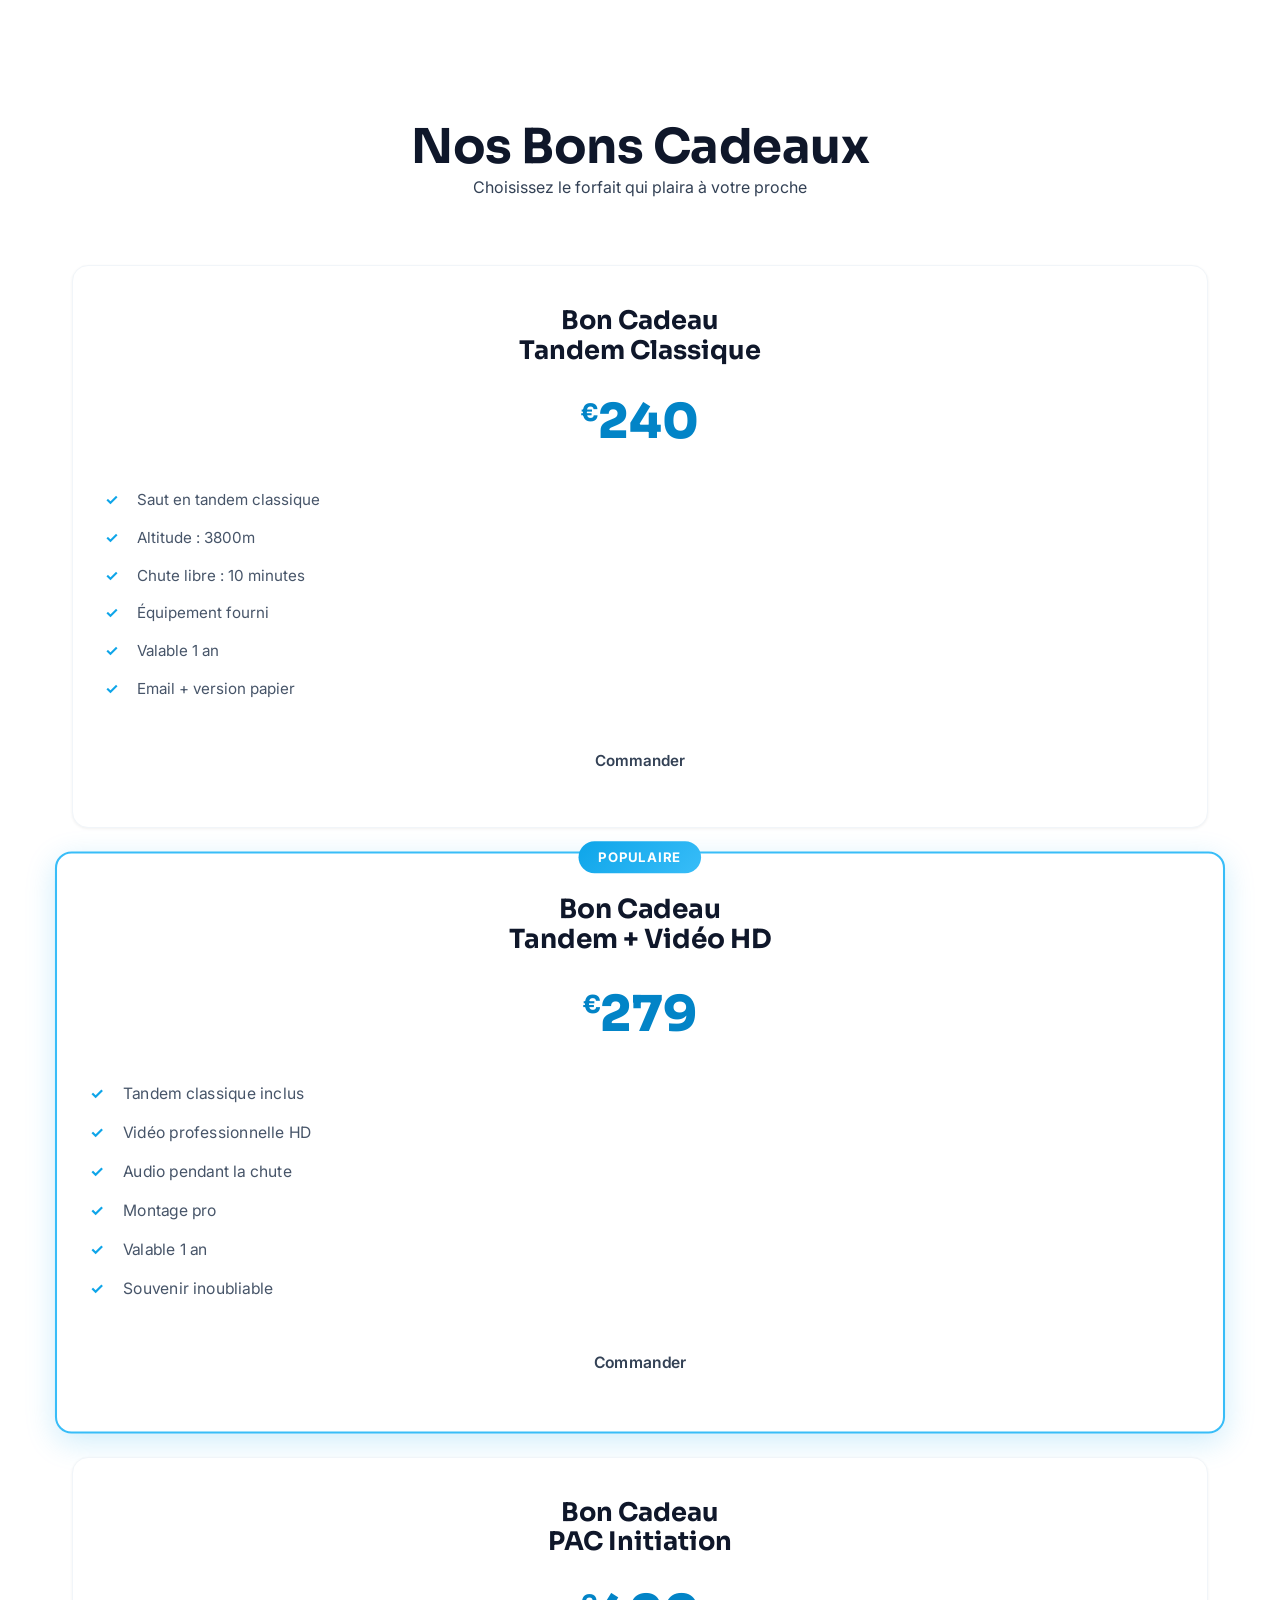
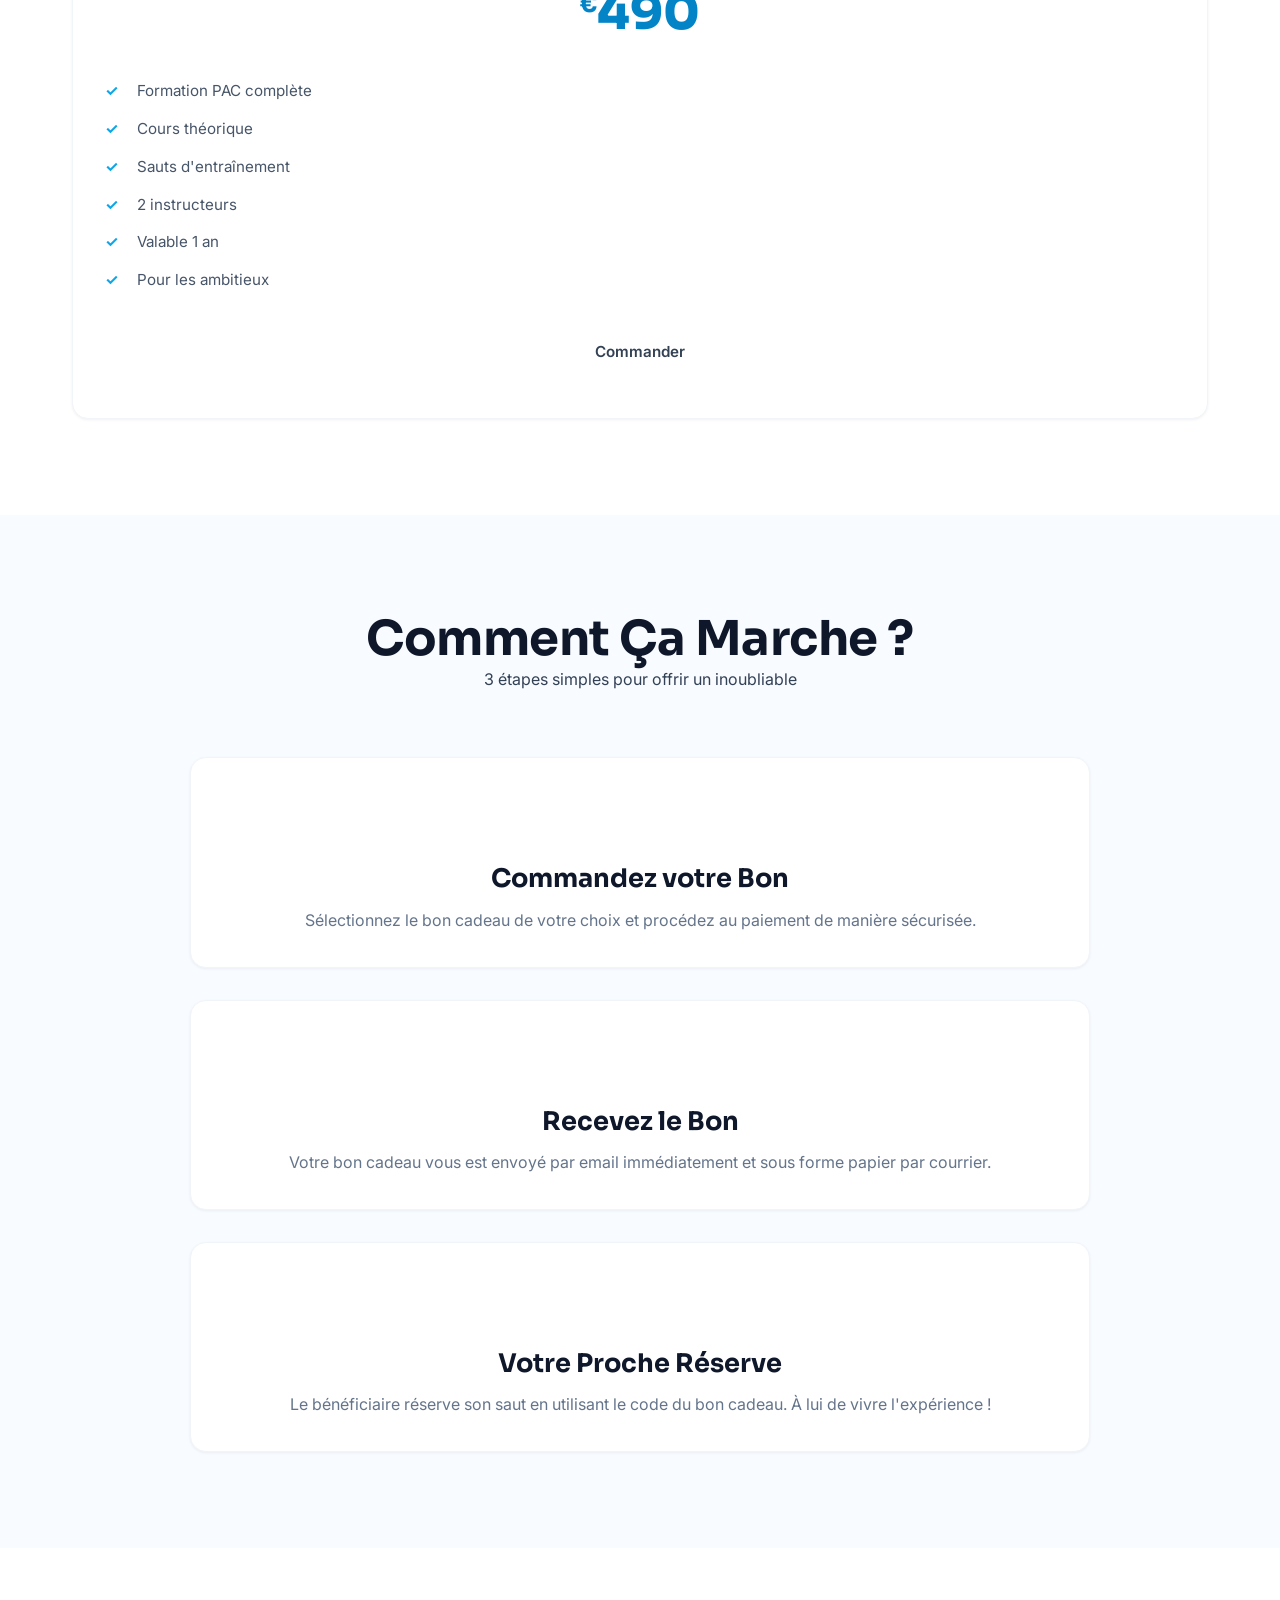
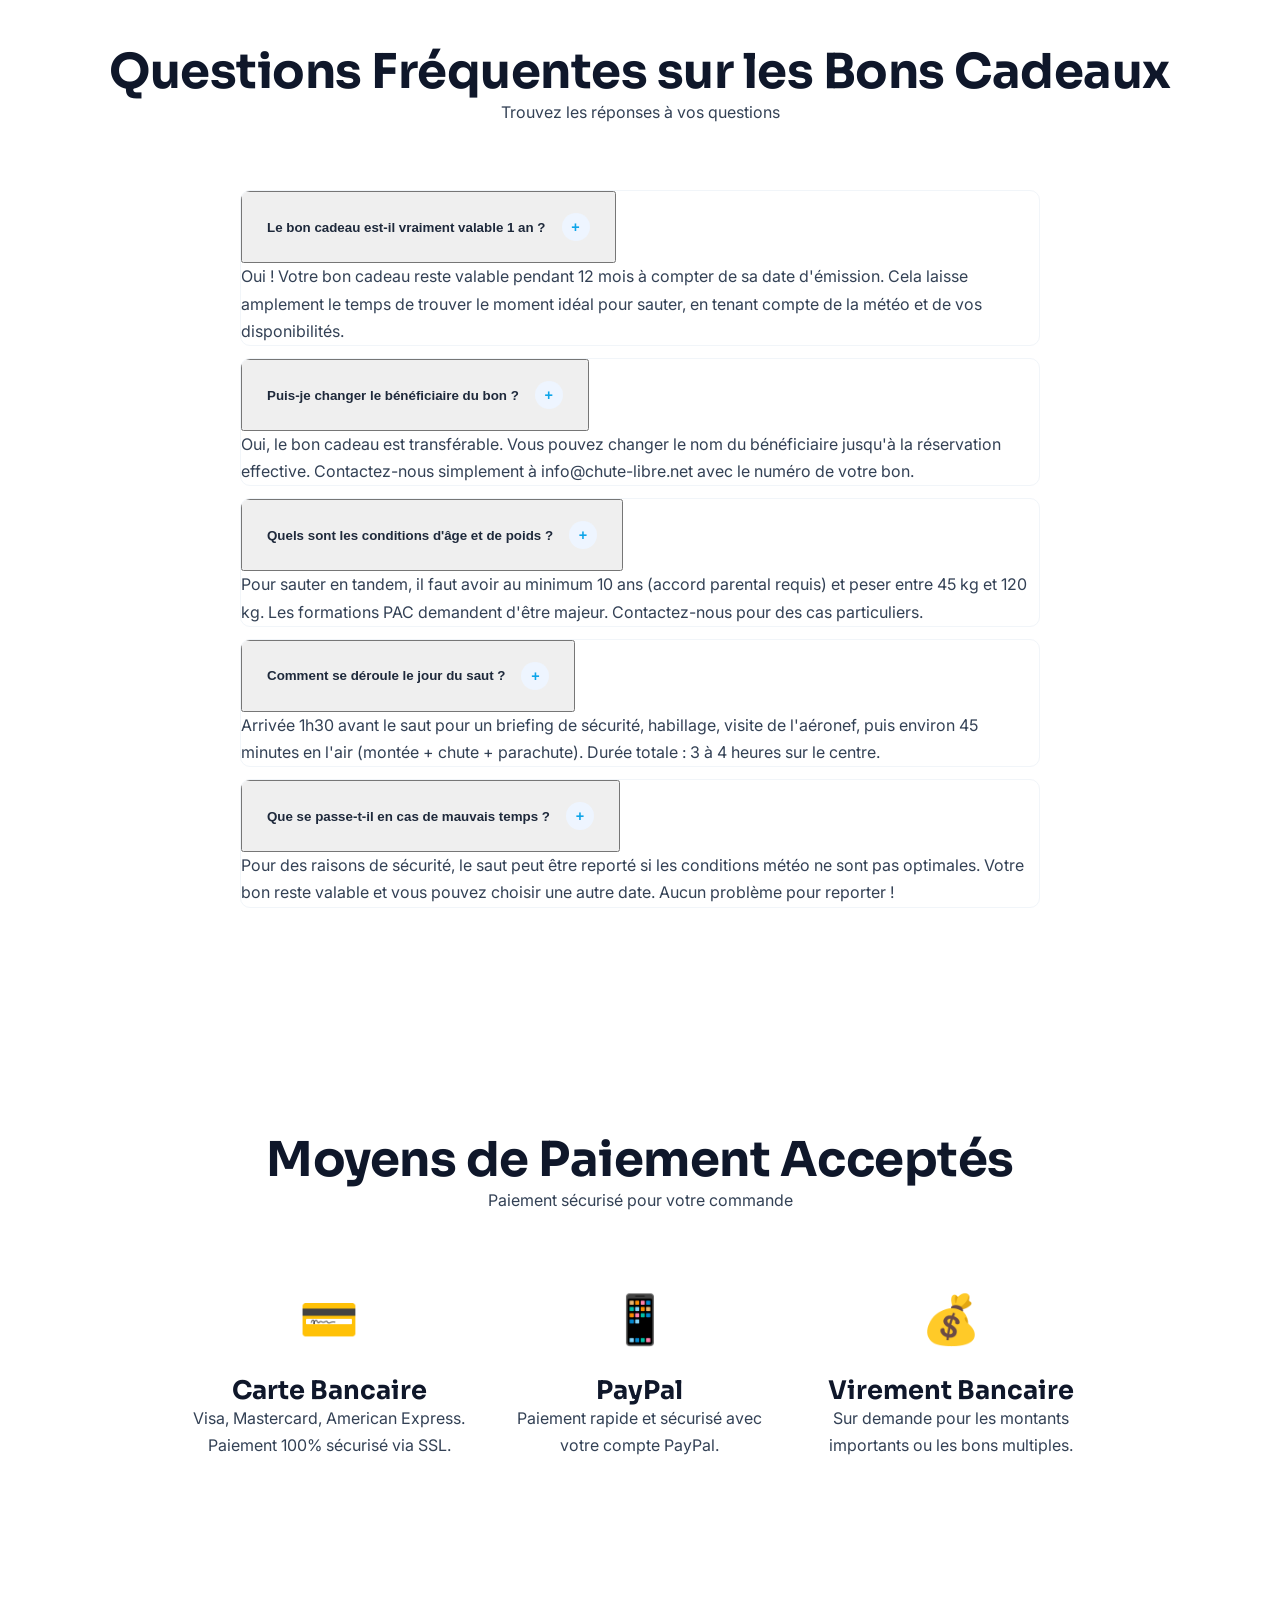
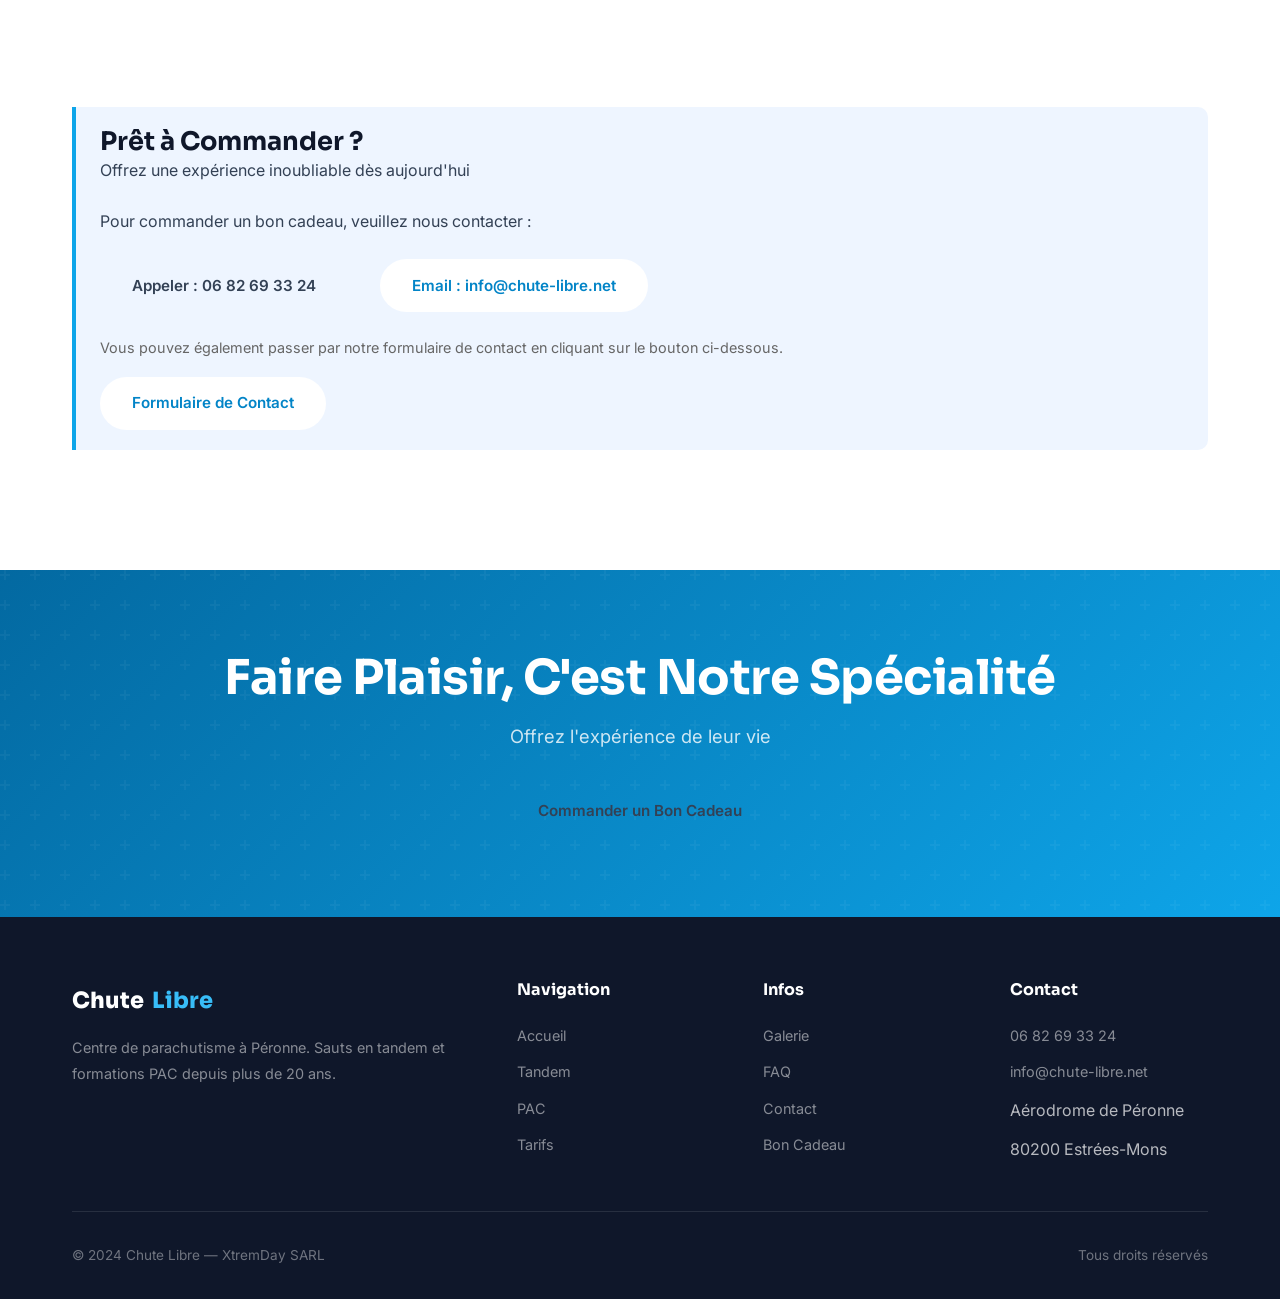
==== commit 4956a1c9: "Redesign v3 : thème clair bleu altitude, ultra moderne - Nouveau design system : fond blanc, palette" ====
--- a/cadeau.html
+++ b/cadeau.html
@@ -3,299 +3,310 @@
 <head>
     <meta charset="UTF-8">
     <meta name="viewport" content="width=device-width, initial-scale=1.0">
-    <meta name="description" content="Offrez un bon cadeau pour un saut en parachute inoubliable. Bons cadeaux valables 1 an dans tous nos centres en France.">
-    <title>Bon Cadeau Saut en Parachute | Chute Libre - Offrez l'Aventure</title>
-    <link href="https://fonts.googleapis.com/css2?family=Bebas+Neue&family=Inter:wght@300;400;500;600;700;800&display=swap" rel="stylesheet">
+    <title>Bon Cadeau Parachutisme - Chute Libre</title>
     <link rel="stylesheet" href="style.css">
+    <link href="https://fonts.googleapis.com/css2?family=Sora:wght@400;600;700&family=Inter:wght@300;400;500;600&display=swap" rel="stylesheet">
 </head>
-<body class="dark-theme">
+<body>
     <!-- Preloader -->
     <div class="preloader">
-        <div class="preloader-ring"></div>
+        <div class="preloader-spinner"></div>
     </div>
 
-    <!-- Navigation -->
-    <nav id="navbar" class="navbar">
-        <div class="container-fluid">
-            <div class="navbar-brand">
-                <a href="index.html" class="logo">Chute Libre</a>
-            </div>
-            <ul class="nav-menu">
-                <li><a href="index.html" class="nav-link">Accueil</a></li>
-                <li><a href="tandem.html" class="nav-link">Tandem</a></li>
-                <li><a href="pac.html" class="nav-link">PAC</a></li>
-                <li><a href="tarifs.html" class="nav-link">Tarifs</a></li>
-                <li><a href="galerie.html" class="nav-link">Galerie</a></li>
-                <li><a href="faq.html" class="nav-link">FAQ</a></li>
-                <li><a href="contact.html" class="nav-link">Contact</a></li>
-                <li><a href="reservation.html" class="nav-link nav-cta">Réserver</a></li>
-            </ul>
-            <div class="hamburger">
-                <span></span>
-                <span></span>
-                <span></span>
-            </div>
+    <!-- Navbar -->
+    <header class="navbar">
+        <div class="navbar-inner">
+            <a href="index.html" class="nav-brand"><span class="brand-icon">🪂</span>Chute <span class="sky">Libre</span></a>
+            <button class="burger" aria-label="Menu"><span></span><span></span><span></span></button>
+            <nav class="nav-links">
+                <a href="index.html">Accueil</a><a href="tandem.html">Tandem</a><a href="pac.html">PAC</a>
+                <a href="tarifs.html">Tarifs</a><a href="galerie.html">Galerie</a><a href="faq.html">FAQ</a>
+                <a href="contact.html">Contact</a><a href="cadeau.html" class="nav-cta active">Bon Cadeau</a>
+            </nav>
         </div>
-    </nav>
+    </header>
 
     <!-- Inner Hero -->
     <section class="inner-hero">
-        <div class="inner-hero-bg">
-            <img src="https://images.unsplash.com/photo-1527525443983-6e60c75fff46?w=1920" alt="Saut en parachute - Vue aérienne">
-            <div class="hero-overlay"></div>
-        </div>
-        <div class="inner-hero-content">
-            <h1 class="hero-title">BONS CADEAUX</h1>
-            <p class="hero-subtitle">Le cadeau parfait pour une expérience inoubliable</p>
+        <div class="container">
+            <div class="breadcrumb">
+                <a href="index.html">Accueil</a> / <span>Bon Cadeau</span>
+            </div>
+            <h1>Offrez une Expérience Inoubliable</h1>
+            <p>Un vol en parachutisme, c'est le cadeau que personne n'oubliera jamais !</p>
+            <div class="inner-hero-fade">
+                <div></div>
+            </div>
         </div>
     </section>
 
     <!-- Main Content -->
-    <main class="main-content">
-        <!-- Introduction -->
-        <section class="py-80">
-            <div class="container">
-                <div class="intro-card">
-                    <h2 class="section-title">Offrez une Aventure Inoubliable</h2>
-                    <p class="intro-text">
-                        Vous cherchez le cadeau qui marquera les esprits ? Offrez un bon cadeau pour un saut en parachute
-                        en tandem ou une formation PAC. Nos bons cadeaux sont <strong>valables 1 an</strong> et utilisables
-                        dans <strong>tous nos centres en France</strong>. Un présent vraiment mémorable !
-                    </p>
-                </div>
-            </div>
-        </section>
-
-        <!-- Avantages -->
-        <section class="py-80 bg-night-light">
-            <div class="container">
-                <h2 class="section-title text-center mb-60">Pourquoi Choisir Chute Libre ?</h2>
-                <div class="grid-3">
-                    <div class="card card-icon">
-                        <div class="card-icon-box">
-                            <span class="icon">⏰</span>
-                        </div>
-                        <h3 class="card-title">Flexibilité Maximale</h3>
-                        <p class="card-text">
-                            Nos bons cadeaux sont valables 1 an. Le bénéficiaire peut choisir la date qui lui convient
-                            selon son emploi du temps.
-                        </p>
-                    </div>
-                    <div class="card card-icon">
-                        <div class="card-icon-box">
-                            <span class="icon">🇫🇷</span>
-                        </div>
-                        <h3 class="card-title">Couverture Large</h3>
-                        <p class="card-text">
-                            Utilisable dans tous nos centres en France. Le bénéficiaire peut sauter près de chez lui
-                            ou pendant ses vacances.
-                        </p>
-                    </div>
-                    <div class="card card-icon">
-                        <div class="card-icon-box">
-                            <span class="icon">✨</span>
-                        </div>
-                        <h3 class="card-title">Cadeau Unique</h3>
-                        <p class="card-text">
-                            Une expérience mémorable et différente. Le saut en parachute est un moment inoubliable
-                            que votre destinataire chérira toujours.
-                        </p>
-                    </div>
-                </div>
-            </div>
-        </section>
-
-        <!-- Bons Disponibles -->
-        <section class="py-80">
-            <div class="container">
-                <h2 class="section-title text-center mb-60">Bons Cadeaux Disponibles</h2>
-
-                <div class="grid-2">
-                    <!-- Bons Tandem -->
-                    <div class="voucher-card">
-                        <div class="voucher-header">
-                            <h3 class="voucher-title">Bons Tandem</h3>
-                        </div>
-                        <ul class="voucher-list">
-                            <li class="voucher-item">
-                                <span class="voucher-label">Semaine</span>
-                                <span class="voucher-price">240€</span>
-                            </li>
-                            <li class="voucher-item">
-                                <span class="voucher-label">Week-end</span>
-                                <span class="voucher-price">270€</span>
-                            </li>
-                            <li class="voucher-item">
-                                <span class="voucher-label">Libre</span>
-                                <span class="voucher-price">299€</span>
-                            </li>
-                            <li class="voucher-item">
-                                <span class="voucher-label">+ Vidéo HD</span>
-                                <span class="voucher-price">345€</span>
-                            </li>
+    <main>
+        <!-- Why Give Skydiving -->
+        <section class="section">
+            <div class="container">
+                <div class="section-header">
+                    <h2>Pourquoi Offrir un Saut en Parachute ?</h2>
+                    <p>Un cadeau unique et mémorable pour les moments précieux</p>
+                </div>
+                <div class="grid">
+                    <div class="card">
+                        <div style="font-size: 2.5rem; margin-bottom: 1rem;">✨</div>
+                        <h3>Un Cadeau Unique</h3>
+                        <p>Une expérience incomparable que votre proche n'oubliera jamais. C'est bien plus qu'un objet, c'est un souvenir gravé à vie dans les cœurs et les mémoires.</p>
+                    </div>
+                    <div class="card">
+                        <div style="font-size: 2.5rem; margin-bottom: 1rem;">⏰</div>
+                        <h3>Valide 1 An</h3>
+                        <p>Votre bon cadeau est valable 12 mois. Parfait pour planifier le moment idéal selon la disponibilité et les conditions météorologiques.</p>
+                    </div>
+                    <div class="card">
+                        <div style="font-size: 2.5rem; margin-bottom: 1rem;">🎁</div>
+                        <h3>Transférable</h3>
+                        <p>Vous pouvez changer le bénéficiaire du bon cadeau. Idéal si vous souhaitez offrir à plusieurs personnes ou modifier le nom du destinataire.</p>
+                    </div>
+                </div>
+            </div>
+        </section>
+
+        <!-- Available Vouchers -->
+        <section class="section">
+            <div class="container">
+                <div class="section-header">
+                    <h2>Nos Bons Cadeaux</h2>
+                    <p>Choisissez le forfait qui plaira à votre proche</p>
+                </div>
+                <div class="grid">
+                    <div class="pricing-card">
+                        <h3>Bon Cadeau<br>Tandem Classique</h3>
+                        <div class="pricing-price"><span class="currency">€</span>240</div>
+                        <ul class="pricing-features">
+                            <li>Saut en tandem classique</li>
+                            <li>Altitude : 3800m</li>
+                            <li>Chute libre : 10 minutes</li>
+                            <li>Équipement fourni</li>
+                            <li>Valable 1 an</li>
+                            <li>Email + version papier</li>
                         </ul>
-                    </div>
-
-                    <!-- Bons Formation -->
-                    <div class="voucher-card">
-                        <div class="voucher-header">
-                            <h3 class="voucher-title">Bons Formation PAC</h3>
-                        </div>
-                        <ul class="voucher-list">
-                            <li class="voucher-item">
-                                <span class="voucher-label">Initiation</span>
-                                <span class="voucher-price">490€</span>
-                            </li>
-                            <li class="voucher-item">
-                                <span class="voucher-label">Complet</span>
-                                <span class="voucher-price">1350€</span>
-                            </li>
-                            <li class="voucher-item">
-                                <span class="voucher-label">+ Brevet FFVL</span>
-                                <span class="voucher-price">1710€</span>
-                            </li>
-                            <li class="voucher-item">
-                                <span class="voucher-label">Montant libre</span>
-                                <span class="voucher-price">Sur demande</span>
-                            </li>
+                        <a href="#order" class="btn">Commander</a>
+                    </div>
+
+                    <div class="pricing-card featured">
+                        <div class="pricing-badge">Populaire</div>
+                        <h3>Bon Cadeau<br>Tandem + Vidéo HD</h3>
+                        <div class="pricing-price"><span class="currency">€</span>279</div>
+                        <ul class="pricing-features">
+                            <li>Tandem classique inclus</li>
+                            <li>Vidéo professionnelle HD</li>
+                            <li>Audio pendant la chute</li>
+                            <li>Montage pro</li>
+                            <li>Valable 1 an</li>
+                            <li>Souvenir inoubliable</li>
                         </ul>
-                    </div>
-                </div>
-            </div>
-        </section>
-
-        <!-- Conditions de Validité -->
-        <section class="py-80 bg-night-light">
-            <div class="container">
-                <div class="conditions-card">
-                    <h2 class="card-title">Conditions de Validité</h2>
-                    <ul class="conditions-list">
-                        <li><strong>Validité :</strong> 1 an à compter de la date d'émission</li>
-                        <li><strong>Utilisation :</strong> Utilisable dans tous nos centres en France</li>
-                        <li><strong>Transfert :</strong> Le bon est nominatif et non transférable</li>
-                        <li><strong>Remboursement :</strong> Non remboursable, non échangeable en espèces</li>
-                        <li><strong>Conditions météo :</strong> En cas d'annulation pour raison météorologique, un crédit sera maintenu</li>
-                        <li><strong>Options :</strong> Les options supplémentaires sont à régler séparément si non incluses</li>
-                        <li><strong>Assurance :</strong> Incluse dans tous nos bons cadeaux</li>
-                    </ul>
-                </div>
-            </div>
-        </section>
-
-        <!-- Modes de Paiement -->
-        <section class="py-80">
-            <div class="container">
-                <h2 class="section-title text-center mb-60">Comment Commander ?</h2>
-
-                <div class="grid-2">
-                    <!-- Modes de paiement -->
-                    <div class="payment-card">
-                        <h3 class="card-title">Moyens de Paiement Acceptés</h3>
-                        <ul class="payment-list">
-                            <li class="payment-item">
-                                <span class="payment-icon">💳</span>
-                                <span class="payment-method">Carte Bancaire (Visa, Mastercard)</span>
-                            </li>
-                            <li class="payment-item">
-                                <span class="payment-icon">🏦</span>
-                                <span class="payment-method">Virement Bancaire</span>
-                            </li>
-                            <li class="payment-item">
-                                <span class="payment-icon">🎫</span>
-                                <span class="payment-method">ANCV (Chèques Vacances)</span>
-                            </li>
-                            <li class="payment-item">
-                                <span class="payment-icon">✓</span>
-                                <span class="payment-method">Chèque</span>
-                            </li>
-                            <li class="payment-item">
-                                <span class="payment-icon">💵</span>
-                                <span class="payment-method">Espèces</span>
-                            </li>
+                        <a href="#order" class="btn">Commander</a>
+                    </div>
+
+                    <div class="pricing-card">
+                        <h3>Bon Cadeau<br>PAC Initiation</h3>
+                        <div class="pricing-price"><span class="currency">€</span>490</div>
+                        <ul class="pricing-features">
+                            <li>Formation PAC complète</li>
+                            <li>Cours théorique</li>
+                            <li>Sauts d'entraînement</li>
+                            <li>2 instructeurs</li>
+                            <li>Valable 1 an</li>
+                            <li>Pour les ambitieux</li>
                         </ul>
-                    </div>
-
-                    <!-- Instructions de commande -->
-                    <div class="ordering-card">
-                        <h3 class="card-title">Étapes de Commande</h3>
-                        <ol class="ordering-steps">
-                            <li>
-                                <span class="step-number">1</span>
-                                <span class="step-text">Choisissez le montant et le type de bon cadeau</span>
-                            </li>
-                            <li>
-                                <span class="step-number">2</span>
-                                <span class="step-text">Contactez-nous pour confirmer votre commande</span>
-                            </li>
-                            <li>
-                                <span class="step-number">3</span>
-                                <span class="step-text">Effectuez le paiement via votre moyen préféré</span>
-                            </li>
-                            <li>
-                                <span class="step-number">4</span>
-                                <span class="step-text">Recevez votre bon cadeau par courrier ou en personne</span>
-                            </li>
-                            <li>
-                                <span class="step-number">5</span>
-                                <span class="step-text">Le bénéficiaire prend rendez-vous pour son saut</span>
-                            </li>
-                        </ol>
-                    </div>
+                        <a href="#order" class="btn">Commander</a>
+                    </div>
+                </div>
+            </div>
+        </section>
+
+        <!-- How It Works -->
+        <section class="section bg-ice">
+            <div class="container">
+                <div class="section-header">
+                    <h2>Comment Ça Marche ?</h2>
+                    <p>3 étapes simples pour offrir un inoubliable</p>
+                </div>
+                <div class="grid" style="max-width: 900px; margin: 3rem auto 0;">
+                    <div class="card" style="text-align: center;">
+                        <div style="background: var(--primary-blue); color: white; width: 50px; height: 50px; border-radius: 50%; display: flex; align-items: center; justify-content: center; font-size: 1.5rem; font-weight: 700; margin: 0 auto 1.5rem;">1</div>
+                        <h3>Commandez votre Bon</h3>
+                        <p>Sélectionnez le bon cadeau de votre choix et procédez au paiement de manière sécurisée.</p>
+                    </div>
+                    <div class="card" style="text-align: center;">
+                        <div style="background: var(--primary-blue); color: white; width: 50px; height: 50px; border-radius: 50%; display: flex; align-items: center; justify-content: center; font-size: 1.5rem; font-weight: 700; margin: 0 auto 1.5rem;">2</div>
+                        <h3>Recevez le Bon</h3>
+                        <p>Votre bon cadeau vous est envoyé par email immédiatement et sous forme papier par courrier.</p>
+                    </div>
+                    <div class="card" style="text-align: center;">
+                        <div style="background: var(--primary-blue); color: white; width: 50px; height: 50px; border-radius: 50%; display: flex; align-items: center; justify-content: center; font-size: 1.5rem; font-weight: 700; margin: 0 auto 1.5rem;">3</div>
+                        <h3>Votre Proche Réserve</h3>
+                        <p>Le bénéficiaire réserve son saut en utilisant le code du bon cadeau. À lui de vivre l'expérience !</p>
+                    </div>
+                </div>
+            </div>
+        </section>
+
+        <!-- FAQ Section -->
+        <section class="section">
+            <div class="container">
+                <div class="section-header">
+                    <h2>Questions Fréquentes sur les Bons Cadeaux</h2>
+                    <p>Trouvez les réponses à vos questions</p>
+                </div>
+                
+                <div style="max-width: 800px; margin: 2rem auto;">
+                    <div class="accordion-item">
+                        <button class="accordion-header" onclick="toggleAccordion(this)">
+                            <span>Le bon cadeau est-il vraiment valable 1 an ?</span>
+                            <span class="accordion-icon">+</span>
+                        </button>
+                        <div class="accordion-content">
+                            <p>Oui ! Votre bon cadeau reste valable pendant 12 mois à compter de sa date d'émission. Cela laisse amplement le temps de trouver le moment idéal pour sauter, en tenant compte de la météo et de vos disponibilités.</p>
+                        </div>
+                    </div>
+
+                    <div class="accordion-item">
+                        <button class="accordion-header" onclick="toggleAccordion(this)">
+                            <span>Puis-je changer le bénéficiaire du bon ?</span>
+                            <span class="accordion-icon">+</span>
+                        </button>
+                        <div class="accordion-content">
+                            <p>Oui, le bon cadeau est transférable. Vous pouvez changer le nom du bénéficiaire jusqu'à la réservation effective. Contactez-nous simplement à info@chute-libre.net avec le numéro de votre bon.</p>
+                        </div>
+                    </div>
+
+                    <div class="accordion-item">
+                        <button class="accordion-header" onclick="toggleAccordion(this)">
+                            <span>Quels sont les conditions d'âge et de poids ?</span>
+                            <span class="accordion-icon">+</span>
+                        </button>
+                        <div class="accordion-content">
+                            <p>Pour sauter en tandem, il faut avoir au minimum 10 ans (accord parental requis) et peser entre 45 kg et 120 kg. Les formations PAC demandent d'être majeur. Contactez-nous pour des cas particuliers.</p>
+                        </div>
+                    </div>
+
+                    <div class="accordion-item">
+                        <button class="accordion-header" onclick="toggleAccordion(this)">
+                            <span>Comment se déroule le jour du saut ?</span>
+                            <span class="accordion-icon">+</span>
+                        </button>
+                        <div class="accordion-content">
+                            <p>Arrivée 1h30 avant le saut pour un briefing de sécurité, habillage, visite de l'aéronef, puis environ 45 minutes en l'air (montée + chute + parachute). Durée totale : 3 à 4 heures sur le centre.</p>
+                        </div>
+                    </div>
+
+                    <div class="accordion-item">
+                        <button class="accordion-header" onclick="toggleAccordion(this)">
+                            <span>Que se passe-t-il en cas de mauvais temps ?</span>
+                            <span class="accordion-icon">+</span>
+                        </button>
+                        <div class="accordion-content">
+                            <p>Pour des raisons de sécurité, le saut peut être reporté si les conditions météo ne sont pas optimales. Votre bon reste valable et vous pouvez choisir une autre date. Aucun problème pour reporter !</p>
+                        </div>
+                    </div>
+                </div>
+            </div>
+        </section>
+
+        <!-- Payment Methods -->
+        <section class="section">
+            <div class="container">
+                <div class="section-header">
+                    <h2>Moyens de Paiement Acceptés</h2>
+                    <p>Paiement sécurisé pour votre commande</p>
+                </div>
+                <div style="display: grid; grid-template-columns: repeat(auto-fit, minmax(200px, 1fr)); gap: 2rem; max-width: 900px; margin: 2rem auto;">
+                    <div style="text-align: center;">
+                        <div style="font-size: 3rem; margin-bottom: 1rem;">💳</div>
+                        <h3>Carte Bancaire</h3>
+                        <p>Visa, Mastercard, American Express. Paiement 100% sécurisé via SSL.</p>
+                    </div>
+                    <div style="text-align: center;">
+                        <div style="font-size: 3rem; margin-bottom: 1rem;">📱</div>
+                        <h3>PayPal</h3>
+                        <p>Paiement rapide et sécurisé avec votre compte PayPal.</p>
+                    </div>
+                    <div style="text-align: center;">
+                        <div style="font-size: 3rem; margin-bottom: 1rem;">💰</div>
+                        <h3>Virement Bancaire</h3>
+                        <p>Sur demande pour les montants importants ou les bons multiples.</p>
+                    </div>
+                </div>
+            </div>
+        </section>
+
+        <!-- Order Section -->
+        <section class="section" id="order">
+            <div class="container">
+                <div class="info-box">
+                    <h3>Prêt à Commander ?</h3>
+                    <p>Offrez une expérience inoubliable dès aujourd'hui</p>
+                    <p style="margin-top: 1.5rem;">Pour commander un bon cadeau, veuillez nous contacter :</p>
+                    <div style="margin-top: 1.5rem; display: flex; gap: 2rem; flex-wrap: wrap;">
+                        <a href="tel:0682693324" class="btn">Appeler : 06 82 69 33 24</a>
+                        <a href="mailto:info@chute-libre.net" class="btn btn-secondary">Email : info@chute-libre.net</a>
+                    </div>
+                    <p style="margin-top: 1.5rem; font-size: 0.9rem; color: #666;">Vous pouvez également passer par notre formulaire de contact en cliquant sur le bouton ci-dessous.</p>
+                    <a href="contact.html" class="btn btn-secondary" style="margin-top: 1rem; display: inline-block;">Formulaire de Contact</a>
                 </div>
             </div>
         </section>
 
         <!-- CTA Section -->
-        <section class="cta-section py-60 bg-navy">
-            <div class="container">
-                <h2 class="cta-title">Prêt à offrir une aventure ?</h2>
-                <p class="cta-subtitle">Contactez-nous pour commander vos bons cadeaux</p>
-                <a href="contact.html" class="btn btn-primary btn-lg">NOUS CONTACTER</a>
+        <section class="section cta-section">
+            <div class="container">
+                <h2>Faire Plaisir, C'est Notre Spécialité</h2>
+                <p>Offrez l'expérience de leur vie</p>
+                <a href="contact.html" class="btn btn-large">Commander un Bon Cadeau</a>
             </div>
         </section>
     </main>
 
     <!-- Footer -->
-    <footer class="footer bg-night">
+    <footer class="footer">
         <div class="container">
-            <div class="footer-content">
-                <div class="footer-col">
-                    <h3 class="footer-title">Chute Libre</h3>
-                    <p class="footer-text">Vivez l'expérience du saut en parachute à Péronne avec nos instructeurs certifiés.</p>
-                </div>
-                <div class="footer-col">
-                    <h3 class="footer-title">Navigation</h3>
-                    <ul class="footer-links">
-                        <li><a href="index.html">Accueil</a></li>
-                        <li><a href="tandem.html">Tandem</a></li>
-                        <li><a href="pac.html">PAC</a></li>
-                        <li><a href="tarifs.html">Tarifs</a></li>
-                    </ul>
-                </div>
-                <div class="footer-col">
-                    <h3 class="footer-title">Contact</h3>
-                    <ul class="footer-links">
-                        <li>Aérodrome de Péronne<br>80200 Estrées-Mons</li>
-                        <li><a href="tel:0682693324">06 82 69 33 24</a></li>
-                        <li><a href="mailto:info@chute-libre.net">info@chute-libre.net</a></li>
-                    </ul>
-                </div>
-                <div class="footer-col">
-                    <h3 class="footer-title">Informations</h3>
-                    <ul class="footer-links">
-                        <li><a href="galerie.html">Galerie</a></li>
-                        <li><a href="faq.html">FAQ</a></li>
-                        <li><a href="contact.html">Nous contacter</a></li>
-                        <li><a href="cadeau.html">Bons cadeaux</a></li>
-                    </ul>
+            <div class="footer-grid">
+                <div>
+                    <div class="footer-brand">Chute <span class="sky">Libre</span></div>
+                    <p class="footer-desc">Centre de parachutisme à Péronne. Sauts en tandem et formations PAC depuis plus de 20 ans.</p>
+                </div>
+                <div>
+                    <h4>Navigation</h4>
+                    <div class="footer-links">
+                        <a href="index.html">Accueil</a><a href="tandem.html">Tandem</a><a href="pac.html">PAC</a><a href="tarifs.html">Tarifs</a>
+                    </div>
+                </div>
+                <div>
+                    <h4>Infos</h4>
+                    <div class="footer-links">
+                        <a href="galerie.html">Galerie</a><a href="faq.html">FAQ</a><a href="contact.html">Contact</a><a href="cadeau.html">Bon Cadeau</a>
+                    </div>
+                </div>
+                <div>
+                    <h4>Contact</h4>
+                    <div class="footer-links">
+                        <a href="tel:0682693324">06 82 69 33 24</a><a href="mailto:info@chute-libre.net">info@chute-libre.net</a><span>Aérodrome de Péronne</span><span>80200 Estrées-Mons</span>
+                    </div>
                 </div>
             </div>
             <div class="footer-bottom">
-                <p>&copy; 2024 Chute Libre | XtremDay SARL</p>
+                <span>© 2024 Chute Libre — XtremDay SARL</span><span>Tous droits réservés</span>
             </div>
         </div>
     </footer>
 
     <script src="main.js"></script>
+    <script>
+        function toggleAccordion(button) {
+            const item = button.parentElement;
+            const isActive = item.classList.contains('active');
+            document.querySelectorAll('.accordion-item').forEach(el => el.classList.remove('active'));
+            if (!isActive) item.classList.add('active');
+        }
+    </script>
 </body>
 </html>
--- a/style.css
+++ b/style.css
@@ -1,34 +1,55 @@
 /* ============================================
-   CHUTE LIBRE - Design System v2.0
-   Theme: Dark Sky & Adrenaline
+   CHUTE LIBRE — Design System v3.0
+   Theme: Light Sky & Altitude
+   Ultra-modern, clean, blue palette
    ============================================ */
 
 /* --- CSS Variables --- */
 :root {
-  --night: #0a0e1a;
-  --night-light: #0f1729;
-  --navy: #1a2744;
-  --navy-light: #243354;
-  --sky: #38bdf8;
-  --sky-deep: #0ea5e9;
+  --white: #ffffff;
+  --snow: #f8fbff;
+  --ice: #eef5ff;
+  --cloud: #dbeafe;
+  --sky-100: #bae6fd;
+  --sky-300: #7dd3fc;
+  --sky-400: #38bdf8;
+  --sky-500: #0ea5e9;
+  --sky-600: #0284c7;
+  --sky-700: #0369a1;
+  --sky-800: #075985;
+  --sky-900: #0c4a6e;
+  --deep: #082f49;
+  --slate-50: #f8fafc;
+  --slate-100: #f1f5f9;
+  --slate-200: #e2e8f0;
+  --slate-300: #cbd5e1;
+  --slate-400: #94a3b8;
+  --slate-500: #64748b;
+  --slate-600: #475569;
+  --slate-700: #334155;
+  --slate-800: #1e293b;
+  --slate-900: #0f172a;
   --orange: #f97316;
   --amber: #f59e0b;
-  --white: #f8fafc;
-  --gray-100: #e2e8f0;
-  --gray-300: #94a3b8;
-  --gray-500: #64748b;
-  --glass: rgba(15, 23, 42, 0.7);
-  --glass-light: rgba(255, 255, 255, 0.05);
-  --glass-border: rgba(255, 255, 255, 0.1);
-  --gradient-sky: linear-gradient(135deg, #0ea5e9, #38bdf8);
-  --gradient-fire: linear-gradient(135deg, #f97316, #f59e0b);
-  --gradient-hero: linear-gradient(180deg, rgba(10,14,26,0) 0%, rgba(10,14,26,0.8) 100%);
-  --shadow-lg: 0 20px 60px rgba(0,0,0,0.4);
-  --shadow-glow: 0 0 30px rgba(56,189,248,0.15);
+  --emerald: #10b981;
+  --rose: #f43f5e;
+  --gradient-sky: linear-gradient(135deg, var(--sky-500), var(--sky-400));
+  --gradient-deep: linear-gradient(135deg, var(--sky-700), var(--sky-500));
+  --gradient-hero: linear-gradient(135deg, rgba(8,47,73,0.85) 0%, rgba(14,165,233,0.6) 50%, rgba(56,189,248,0.4) 100%);
+  --gradient-hero-bottom: linear-gradient(180deg, transparent 0%, rgba(248,251,255,1) 100%);
+  --shadow-sm: 0 1px 3px rgba(0,0,0,0.06);
+  --shadow-md: 0 4px 16px rgba(0,0,0,0.06);
+  --shadow-lg: 0 12px 40px rgba(0,0,0,0.08);
+  --shadow-xl: 0 20px 60px rgba(0,0,0,0.1);
+  --shadow-blue: 0 8px 30px rgba(14,165,233,0.2);
+  --shadow-blue-lg: 0 16px 50px rgba(14,165,233,0.25);
   --radius: 16px;
-  --radius-sm: 8px;
+  --radius-sm: 10px;
+  --radius-xs: 6px;
   --radius-full: 50px;
-  --transition: 0.4s cubic-bezier(0.25, 0.8, 0.25, 1);
+  --transition: 0.35s cubic-bezier(0.25, 0.8, 0.25, 1);
+  --transition-fast: 0.2s ease;
+  --transition-slow: 0.6s cubic-bezier(0.25, 0.8, 0.25, 1);
 }
 
 /* --- Reset & Base --- */
@@ -38,12 +59,13 @@
   scroll-behavior: smooth;
   font-size: 16px;
   -webkit-font-smoothing: antialiased;
+  -moz-osx-font-smoothing: grayscale;
 }
 
 body {
-  font-family: 'Inter', -apple-system, sans-serif;
-  background: var(--night);
-  color: var(--gray-100);
+  font-family: 'Inter', -apple-system, BlinkMacSystemFont, sans-serif;
+  background: var(--white);
+  color: var(--slate-700);
   line-height: 1.7;
   overflow-x: hidden;
 }
@@ -52,145 +74,181 @@
 img { max-width: 100%; display: block; }
 ul { list-style: none; }
 
+.container {
+  max-width: 1200px;
+  margin: 0 auto;
+  padding: 0 2rem;
+}
+
+section {
+  padding: 6rem 0;
+}
+
 /* --- Typography --- */
 h1, h2, h3, h4 {
-  font-family: 'Bebas Neue', sans-serif;
-  font-weight: 400;
-  letter-spacing: 1.5px;
-  line-height: 1.1;
-}
-
-.sec-tag {
-  font-family: 'Inter', sans-serif;
+  font-family: 'Sora', 'Inter', sans-serif;
+  font-weight: 700;
+  color: var(--slate-900);
+  line-height: 1.15;
+}
+
+h1 { font-size: clamp(2.8rem, 6vw, 4.5rem); letter-spacing: -1.5px; }
+h2 { font-size: clamp(2rem, 4vw, 3rem); letter-spacing: -0.5px; }
+h3 { font-size: clamp(1.3rem, 2vw, 1.6rem); }
+h4 { font-size: 1.15rem; }
+
+.section-header {
+  text-align: center;
+  margin-bottom: 4rem;
+}
+
+.section-tag {
+  display: inline-flex;
+  align-items: center;
+  gap: 0.5rem;
   font-size: 0.8rem;
+  font-weight: 700;
   text-transform: uppercase;
-  letter-spacing: 4px;
-  color: var(--orange);
-  font-weight: 700;
-  margin-bottom: 0.75rem;
-  display: inline-block;
-}
-
-.sec-title {
-  font-size: clamp(2.5rem, 5vw, 4rem);
-  color: var(--white);
-  margin-bottom: 1.5rem;
-}
-
-.sec-title .highlight {
+  letter-spacing: 3px;
+  color: var(--sky-600);
+  margin-bottom: 1rem;
+  padding: 0.4rem 1rem;
+  background: var(--ice);
+  border-radius: var(--radius-full);
+}
+
+.section-title {
+  margin-bottom: 1rem;
+}
+
+.section-title .highlight {
   background: var(--gradient-sky);
   -webkit-background-clip: text;
   -webkit-text-fill-color: transparent;
   background-clip: text;
 }
 
-.sec-subtitle {
-  font-family: 'Inter', sans-serif;
+.section-subtitle {
   font-size: 1.1rem;
-  color: var(--gray-300);
+  color: var(--slate-500);
   max-width: 600px;
+  margin: 0 auto;
   line-height: 1.8;
 }
+
+.bg-ice { background: var(--snow); }
+.bg-white { background: var(--white); }
 
 /* --- Preloader --- */
 .preloader {
   position: fixed; inset: 0;
-  background: var(--night);
+  background: var(--white);
   display: flex; align-items: center; justify-content: center;
   z-index: 9999;
   transition: opacity 0.6s, visibility 0.6s;
 }
-.preloader.loaded { opacity: 0; visibility: hidden; }
-.preloader-ring {
-  width: 50px; height: 50px;
-  border: 3px solid var(--navy);
-  border-top-color: var(--sky);
+.preloader.loaded { opacity: 0; visibility: hidden; pointer-events: none; }
+.preloader-spinner {
+  width: 44px; height: 44px;
+  border: 3px solid var(--cloud);
+  border-top-color: var(--sky-500);
   border-radius: 50%;
-  animation: spin 0.8s linear infinite;
+  animation: spin 0.7s linear infinite;
 }
 @keyframes spin { to { transform: rotate(360deg); } }
 
 /* --- Navigation --- */
-#navbar {
+.navbar {
   position: fixed; top: 0; left: 0; width: 100%;
   z-index: 1000;
+  padding: 1rem 0;
+  transition: all var(--transition);
+}
+
+.navbar-inner {
   display: flex; align-items: center; justify-content: space-between;
-  padding: 1.2rem 3rem;
-  background: transparent;
-  transition: all 0.4s ease;
-}
-
-#navbar.scrolled {
-  background: var(--glass);
-  backdrop-filter: blur(20px) saturate(1.5);
-  -webkit-backdrop-filter: blur(20px) saturate(1.5);
-  border-bottom: 1px solid var(--glass-border);
-  padding: 0.8rem 3rem;
-  box-shadow: 0 4px 30px rgba(0,0,0,0.3);
+  max-width: 1200px;
+  margin: 0 auto;
+  padding: 0.5rem 2rem;
+  border-radius: var(--radius);
+  transition: all var(--transition);
+}
+
+.navbar.scrolled {
+  padding: 0.5rem 0;
+}
+
+.navbar.scrolled .navbar-inner {
+  background: rgba(255,255,255,0.85);
+  backdrop-filter: blur(20px) saturate(1.8);
+  -webkit-backdrop-filter: blur(20px) saturate(1.8);
+  box-shadow: 0 4px 30px rgba(0,0,0,0.08);
+  padding: 0.5rem 2rem;
+  margin: 0.5rem 2rem;
+  border-radius: var(--radius);
 }
 
 .nav-brand {
   display: flex; align-items: center; gap: 0.6rem;
-  font-family: 'Bebas Neue', sans-serif;
-  font-size: 1.6rem;
-  letter-spacing: 3px;
-  color: var(--white);
+  font-family: 'Sora', sans-serif;
+  font-size: 1.35rem;
+  font-weight: 800;
+  color: var(--slate-900);
+  letter-spacing: -0.5px;
 }
 
 .nav-brand .brand-icon {
-  width: 36px; height: 36px;
-  background: var(--gradient-fire);
-  border-radius: 10px;
+  width: 38px; height: 38px;
+  background: var(--gradient-sky);
+  border-radius: 12px;
   display: flex; align-items: center; justify-content: center;
-  font-size: 1.2rem;
-}
-
-.nav-menu {
-  display: flex; align-items: center; gap: 2rem;
-}
-
-.nav-menu a {
-  color: var(--gray-300);
+  font-size: 1.1rem;
+  color: white;
+  box-shadow: var(--shadow-blue);
+}
+
+.nav-brand .sky { color: var(--sky-500); }
+
+.nav-links {
+  display: flex; align-items: center; gap: 0.3rem;
+}
+
+.nav-links a {
+  color: var(--slate-600);
   font-size: 0.9rem;
   font-weight: 500;
-  letter-spacing: 0.5px;
-  transition: color var(--transition);
-  position: relative;
-}
-
-.nav-menu a::after {
-  content: '';
-  position: absolute; bottom: -6px; left: 0;
-  width: 0; height: 2px;
-  background: var(--gradient-fire);
-  transition: width var(--transition);
-  border-radius: 2px;
-}
-
-.nav-menu a:hover,
-.nav-menu a.active { color: var(--white); }
-.nav-menu a:hover::after,
-.nav-menu a.active::after { width: 100%; }
+  padding: 0.5rem 1rem;
+  border-radius: var(--radius-sm);
+  transition: all var(--transition-fast);
+}
+
+.nav-links a:hover {
+  color: var(--sky-600);
+  background: var(--ice);
+}
+
+.nav-links a.active {
+  color: var(--sky-600);
+  background: var(--ice);
+  font-weight: 600;
+}
 
 .nav-cta {
-  background: var(--gradient-fire) !important;
-  color: var(--white) !important;
-  padding: 0.6rem 1.6rem !important;
-  border-radius: var(--radius-full);
-  font-weight: 700 !important;
+  background: var(--gradient-sky) !important;
+  color: white !important;
+  padding: 0.55rem 1.5rem !important;
+  border-radius: var(--radius-full) !important;
+  font-weight: 600 !important;
   font-size: 0.85rem !important;
-  letter-spacing: 1px;
-  text-transform: uppercase;
-  box-shadow: 0 4px 20px rgba(249,115,22,0.3);
+  box-shadow: var(--shadow-blue);
   transition: all var(--transition) !important;
 }
 
 .nav-cta:hover {
   transform: translateY(-2px) !important;
-  box-shadow: 0 8px 30px rgba(249,115,22,0.4) !important;
-}
-
-.nav-cta::after { display: none !important; }
+  box-shadow: var(--shadow-blue-lg) !important;
+  background: var(--gradient-deep) !important;
+}
 
 /* Burger */
 .burger {
@@ -198,13 +256,15 @@
   flex-direction: column; gap: 5px;
   cursor: pointer; z-index: 1100;
   padding: 5px;
+  background: none; border: none;
 }
 
 .burger span {
-  width: 24px; height: 2px;
-  background: var(--white);
+  width: 22px; height: 2px;
+  background: var(--slate-800);
   border-radius: 2px;
   transition: all 0.3s;
+  display: block;
 }
 
 .burger.active span:nth-child(1) { transform: rotate(45deg) translate(5px, 5px); }
@@ -213,310 +273,475 @@
 
 @media (max-width: 900px) {
   .burger { display: flex; }
-  #navbar { padding: 1rem 1.5rem; }
-  #navbar.scrolled { padding: 0.8rem 1.5rem; }
-  .nav-menu {
+  .navbar-inner { padding: 0.3rem 1.5rem; }
+  .navbar.scrolled .navbar-inner { margin: 0.5rem 1rem; }
+  .nav-links {
     position: fixed; top: 0; right: -100%;
-    width: 80%; max-width: 360px; height: 100vh;
+    width: 85%; max-width: 380px; height: 100vh;
     flex-direction: column; justify-content: center; gap: 0;
-    background: var(--night-light);
-    border-left: 1px solid var(--glass-border);
+    background: var(--white);
+    border-left: 1px solid var(--slate-200);
     transition: right 0.4s ease;
     padding: 2rem;
+    box-shadow: -10px 0 40px rgba(0,0,0,0.1);
   }
-  .nav-menu.open { right: 0; }
-  .nav-menu a {
+  .nav-links.open { right: 0; }
+  .nav-links a {
     padding: 1rem 0;
-    font-size: 1.1rem;
-    border-bottom: 1px solid var(--glass-border);
+    font-size: 1.05rem;
+    border-bottom: 1px solid var(--slate-100);
     width: 100%;
+    border-radius: 0;
   }
-  .nav-menu a::after { display: none; }
-  .nav-cta { margin-top: 1rem; text-align: center; display: block !important; }
-}
-
-/* --- Hero Section --- */
+  .nav-cta { margin-top: 1rem; text-align: center; display: block !important; border-radius: var(--radius-full) !important; }
+}
+
+/* --- Hero --- */
 .hero {
   position: relative;
   min-height: 100vh;
-  display: flex; align-items: center; justify-content: center;
-  text-align: center;
+  display: flex;
+  align-items: center;
   overflow: hidden;
 }
 
-.hero-video-bg {
+.hero-bg {
   position: absolute; inset: 0;
-  overflow: hidden;
-}
-
-.hero-video-bg video,
-.hero-video-bg img {
+  z-index: 0;
+}
+
+.hero-bg img {
   width: 100%; height: 100%;
   object-fit: cover;
 }
 
-.hero-overlay {
+.hero-bg::after {
+  content: '';
   position: absolute; inset: 0;
-  background:
-    linear-gradient(180deg, rgba(10,14,26,0.4) 0%, rgba(10,14,26,0.2) 40%, rgba(10,14,26,0.85) 100%),
-    linear-gradient(135deg, rgba(14,165,233,0.1) 0%, transparent 60%);
+  background: var(--gradient-hero);
+}
+
+.hero-fade {
+  position: absolute; bottom: 0; left: 0; right: 0;
+  height: 150px;
+  background: var(--gradient-hero-bottom);
+  z-index: 1;
 }
 
 .hero-content {
   position: relative; z-index: 2;
-  max-width: 900px;
+  max-width: 1200px;
+  margin: 0 auto;
   padding: 0 2rem;
-}
-
-.hero-content h1 {
-  font-size: clamp(3rem, 8vw, 6rem);
-  color: var(--white);
-  margin-bottom: 1rem;
-  text-shadow: 0 4px 30px rgba(0,0,0,0.5);
-}
-
-.hero-content h1 .fire {
-  background: var(--gradient-fire);
-  -webkit-background-clip: text;
-  -webkit-text-fill-color: transparent;
-  background-clip: text;
-}
-
-.hero-content .hero-sub {
-  font-family: 'Inter', sans-serif;
-  font-size: clamp(1rem, 2vw, 1.4rem);
-  color: var(--gray-100);
-  opacity: 0.9;
+  padding-top: 6rem;
+}
+
+.hero h1 {
+  color: white;
+  margin-bottom: 1.5rem;
+  text-shadow: 0 2px 30px rgba(0,0,0,0.2);
+}
+
+.hero h1 .light {
+  font-weight: 300;
+  color: var(--sky-200, #bae6fd);
+}
+
+.hero-sub {
+  font-size: 1.25rem;
+  color: rgba(255,255,255,0.9);
+  max-width: 550px;
+  line-height: 1.8;
   margin-bottom: 2.5rem;
-  font-weight: 300;
-}
-
-.hero-actions {
+}
+
+.hero-btns {
   display: flex; gap: 1rem;
-  justify-content: center; flex-wrap: wrap;
-}
-
-.hero-scroll {
-  position: absolute; bottom: 2rem; left: 50%;
+  flex-wrap: wrap;
+}
+
+.hero-stats {
+  display: flex; gap: 3rem;
+  margin-top: 4rem;
+  padding-top: 2rem;
+  border-top: 1px solid rgba(255,255,255,0.15);
+}
+
+.hero-stat-item h3 {
+  font-family: 'Sora', sans-serif;
+  font-size: 2rem;
+  color: white;
+  font-weight: 800;
+}
+
+.hero-stat-item p {
+  font-size: 0.85rem;
+  color: rgba(255,255,255,0.7);
+  text-transform: uppercase;
+  letter-spacing: 1px;
+  font-weight: 500;
+}
+
+.scroll-hint {
+  position: absolute;
+  bottom: 2rem; left: 50%;
   transform: translateX(-50%);
   z-index: 2;
-  display: flex; flex-direction: column; align-items: center; gap: 0.5rem;
-  color: var(--gray-300);
+  display: flex;
+  flex-direction: column;
+  align-items: center;
+  gap: 0.5rem;
+  color: rgba(255,255,255,0.6);
   font-size: 0.75rem;
   letter-spacing: 2px;
   text-transform: uppercase;
-  animation: bounce 2s infinite;
-}
-
-.hero-scroll .scroll-line {
-  width: 1px; height: 40px;
-  background: linear-gradient(to bottom, var(--sky), transparent);
-}
-
-@keyframes bounce {
+  animation: float 2s ease-in-out infinite;
+}
+
+.scroll-hint::after {
+  content: '';
+  width: 1px; height: 30px;
+  background: rgba(255,255,255,0.3);
+  animation: scrollLine 2s ease-in-out infinite;
+}
+
+@keyframes float {
   0%, 100% { transform: translateX(-50%) translateY(0); }
-  50% { transform: translateX(-50%) translateY(10px); }
-}
-
-/* --- Inner Hero (sub-pages) --- */
+  50% { transform: translateX(-50%) translateY(-8px); }
+}
+
+@keyframes scrollLine {
+  0% { height: 0; opacity: 0; }
+  50% { height: 30px; opacity: 1; }
+  100% { height: 30px; opacity: 0; }
+}
+
+/* --- Inner Page Hero --- */
 .inner-hero {
   position: relative;
-  min-height: 50vh;
-  display: flex; align-items: center; justify-content: center;
+  padding: 10rem 0 5rem;
+  background: linear-gradient(135deg, var(--deep) 0%, var(--sky-800) 50%, var(--sky-600) 100%);
+  overflow: hidden;
   text-align: center;
-  overflow: hidden;
-  padding-top: 80px;
-}
-
-.inner-hero-bg {
+}
+
+.inner-hero::before {
+  content: '';
   position: absolute; inset: 0;
-}
-
-.inner-hero-bg img {
-  width: 100%; height: 100%;
-  object-fit: cover;
-}
-
-.inner-hero .hero-overlay {
-  background:
-    linear-gradient(180deg, rgba(10,14,26,0.6) 0%, rgba(10,14,26,0.9) 100%),
-    linear-gradient(135deg, rgba(249,115,22,0.1) 0%, transparent 60%);
-}
-
-.inner-hero-content {
-  position: relative; z-index: 2;
-  padding: 2rem;
-}
-
-.inner-hero-content h1 {
-  font-size: clamp(2.5rem, 6vw, 4.5rem);
-  color: var(--white);
-  margin-bottom: 0.75rem;
-}
-
-.inner-hero-content p {
-  font-family: 'Inter', sans-serif;
-  font-size: 1.2rem;
-  color: var(--gray-300);
-}
+  background: url("data:image/svg+xml,%3Csvg width='60' height='60' viewBox='0 0 60 60' xmlns='http://www.w3.org/2000/svg'%3E%3Cg fill='none' fill-rule='evenodd'%3E%3Cg fill='%23ffffff' fill-opacity='0.03'%3E%3Cpath d='M36 34v-4h-2v4h-4v2h4v4h2v-4h4v-2h-4zm0-30V0h-2v4h-4v2h4v4h2V6h4V4h-4zM6 34v-4H4v4H0v2h4v4h2v-4h4v-2H6zM6 4V0H4v4H0v2h4v4h2V6h4V4H6z'/%3E%3C/g%3E%3C/g%3E%3C/svg%3E");
+}
+
+.inner-hero-fade {
+  position: absolute; bottom: 0; left: 0; right: 0;
+  height: 100px;
+  background: linear-gradient(180deg, transparent, var(--white));
+}
+
+.inner-hero h1 {
+  color: white;
+  margin-bottom: 1rem;
+  position: relative;
+}
+
+.inner-hero p {
+  color: rgba(255,255,255,0.8);
+  font-size: 1.15rem;
+  max-width: 600px;
+  margin: 0 auto;
+  position: relative;
+}
+
+.breadcrumb {
+  display: flex;
+  align-items: center;
+  justify-content: center;
+  gap: 0.5rem;
+  margin-bottom: 1.5rem;
+  font-size: 0.85rem;
+  color: rgba(255,255,255,0.5);
+  position: relative;
+}
+
+.breadcrumb a {
+  color: rgba(255,255,255,0.6);
+  transition: color var(--transition-fast);
+}
+
+.breadcrumb a:hover { color: white; }
+.breadcrumb .sep { opacity: 0.4; }
 
 /* --- Buttons --- */
 .btn {
-  display: inline-flex; align-items: center; gap: 0.5rem;
-  padding: 0.9rem 2.2rem;
+  display: inline-flex;
+  align-items: center;
+  gap: 0.5rem;
+  padding: 0.85rem 2rem;
+  border-radius: var(--radius-full);
+  font-weight: 600;
+  font-size: 0.95rem;
+  cursor: pointer;
   border: none;
-  border-radius: var(--radius-full);
-  font-family: 'Inter', sans-serif;
-  font-weight: 700;
-  font-size: 0.9rem;
-  letter-spacing: 1px;
-  text-transform: uppercase;
-  cursor: pointer;
   transition: all var(--transition);
-  text-decoration: none;
+  text-align: center;
+  justify-content: center;
 }
 
 .btn-primary {
-  background: var(--gradient-fire);
-  color: var(--white);
-  box-shadow: 0 4px 20px rgba(249,115,22,0.3);
+  background: var(--gradient-sky);
+  color: white;
+  box-shadow: var(--shadow-blue);
 }
 
 .btn-primary:hover {
   transform: translateY(-3px);
-  box-shadow: 0 10px 35px rgba(249,115,22,0.4);
+  box-shadow: var(--shadow-blue-lg);
 }
 
 .btn-secondary {
+  background: white;
+  color: var(--sky-600);
+  border: 2px solid var(--sky-200);
+}
+
+.btn-secondary:hover {
+  border-color: var(--sky-400);
+  background: var(--ice);
+  transform: translateY(-2px);
+}
+
+.btn-white {
+  background: white;
+  color: var(--sky-700);
+  box-shadow: var(--shadow-md);
+}
+
+.btn-white:hover {
+  transform: translateY(-3px);
+  box-shadow: var(--shadow-lg);
+}
+
+.btn-outline-white {
   background: transparent;
-  color: var(--white);
-  border: 2px solid rgba(255,255,255,0.3);
-  backdrop-filter: blur(10px);
-}
-
-.btn-secondary:hover {
-  border-color: var(--sky);
-  color: var(--sky);
-  background: rgba(56,189,248,0.1);
-  transform: translateY(-3px);
-}
-
-.btn-sky {
-  background: var(--gradient-sky);
-  color: var(--white);
-  box-shadow: 0 4px 20px rgba(14,165,233,0.3);
-}
-
-.btn-sky:hover {
-  transform: translateY(-3px);
-  box-shadow: 0 10px 35px rgba(14,165,233,0.4);
-}
-
-/* --- Sections --- */
-section {
-  padding: 100px 2rem;
-  position: relative;
-}
-
-.container {
-  max-width: 1200px;
-  margin: 0 auto;
-}
-
-.section-dark { background: var(--night); }
-.section-darker { background: var(--night-light); }
-.section-glass {
-  background: var(--glass-light);
-  border-top: 1px solid var(--glass-border);
-  border-bottom: 1px solid var(--glass-border);
+  color: white;
+  border: 2px solid rgba(255,255,255,0.4);
+}
+
+.btn-outline-white:hover {
+  background: rgba(255,255,255,0.1);
+  border-color: white;
+}
+
+.btn-lg {
+  padding: 1rem 2.5rem;
+  font-size: 1rem;
+}
+
+.btn-sm {
+  padding: 0.5rem 1.2rem;
+  font-size: 0.85rem;
 }
 
 /* --- Cards --- */
 .card {
-  background: var(--glass-light);
-  border: 1px solid var(--glass-border);
+  background: var(--white);
   border-radius: var(--radius);
   padding: 2rem;
+  box-shadow: var(--shadow-sm);
+  border: 1px solid var(--slate-100);
   transition: all var(--transition);
-  position: relative;
-  overflow: hidden;
-}
-
-.card::before {
-  content: '';
-  position: absolute; top: 0; left: 0;
-  width: 100%; height: 3px;
-  background: var(--gradient-fire);
-  transform: scaleX(0);
-  transform-origin: left;
-  transition: transform var(--transition);
 }
 
 .card:hover {
-  transform: translateY(-8px);
-  border-color: rgba(249,115,22,0.3);
-  box-shadow: var(--shadow-lg), 0 0 40px rgba(249,115,22,0.05);
-}
-
-.card:hover::before { transform: scaleX(1); }
-
-.card h3 {
-  font-family: 'Inter', sans-serif;
-  font-size: 1.3rem;
-  font-weight: 700;
-  color: var(--white);
-  margin-bottom: 1rem;
-}
-
-.card p {
-  color: var(--gray-300);
-  line-height: 1.8;
+  box-shadow: var(--shadow-lg);
+  transform: translateY(-4px);
+  border-color: var(--sky-100);
 }
 
 .card-icon {
-  width: 60px; height: 60px;
-  background: var(--gradient-fire);
+  width: 56px; height: 56px;
+  background: var(--ice);
   border-radius: 14px;
   display: flex; align-items: center; justify-content: center;
   font-size: 1.5rem;
   margin-bottom: 1.5rem;
-  box-shadow: 0 8px 25px rgba(249,115,22,0.2);
-}
-
-/* --- Grid Layouts --- */
+  color: var(--sky-500);
+  transition: all var(--transition);
+}
+
+.card:hover .card-icon {
+  background: var(--gradient-sky);
+  color: white;
+  box-shadow: var(--shadow-blue);
+}
+
+.card h3 {
+  margin-bottom: 0.75rem;
+}
+
+.card p {
+  color: var(--slate-500);
+  line-height: 1.8;
+}
+
+/* --- Feature Card (horizontal) --- */
+.feature-card {
+  display: flex;
+  align-items: center;
+  gap: 2rem;
+  background: var(--white);
+  border-radius: var(--radius);
+  padding: 2rem;
+  box-shadow: var(--shadow-sm);
+  border: 1px solid var(--slate-100);
+  transition: all var(--transition);
+}
+
+.feature-card:hover {
+  box-shadow: var(--shadow-lg);
+  transform: translateY(-2px);
+}
+
+.feature-card .feature-num {
+  width: 48px; height: 48px;
+  min-width: 48px;
+  background: var(--gradient-sky);
+  border-radius: 14px;
+  display: flex; align-items: center; justify-content: center;
+  color: white;
+  font-weight: 800;
+  font-size: 1.1rem;
+  font-family: 'Sora', sans-serif;
+}
+
+/* --- Grid System --- */
 .grid { display: grid; gap: 2rem; }
-.grid-2 { grid-template-columns: repeat(auto-fit, minmax(300px, 1fr)); }
-.grid-3 { grid-template-columns: repeat(auto-fit, minmax(300px, 1fr)); }
-.grid-4 { grid-template-columns: repeat(auto-fit, minmax(250px, 1fr)); }
+.grid-2 { grid-template-columns: repeat(2, 1fr); }
+.grid-3 { grid-template-columns: repeat(3, 1fr); }
+.grid-4 { grid-template-columns: repeat(4, 1fr); }
+
+@media (max-width: 900px) {
+  .grid-2, .grid-3, .grid-4 { grid-template-columns: 1fr; }
+}
+
+@media (min-width: 601px) and (max-width: 900px) {
+  .grid-3, .grid-4 { grid-template-columns: repeat(2, 1fr); }
+}
 
 /* --- Stats Bar --- */
 .stats-bar {
+  background: var(--gradient-deep);
+  padding: 3rem 0;
+  position: relative;
+  overflow: hidden;
+}
+
+.stats-bar::before {
+  content: '';
+  position: absolute; inset: 0;
+  background: url("data:image/svg+xml,%3Csvg width='40' height='40' viewBox='0 0 40 40' xmlns='http://www.w3.org/2000/svg'%3E%3Cg fill='%23ffffff' fill-opacity='0.05'%3E%3Cpath d='M20 20h20v20H20z'/%3E%3C/g%3E%3C/svg%3E");
+}
+
+.stats-grid {
   display: grid;
-  grid-template-columns: repeat(auto-fit, minmax(200px, 1fr));
+  grid-template-columns: repeat(4, 1fr);
   gap: 2rem;
-  padding: 3rem 0;
-}
-
-.stat-item {
   text-align: center;
-}
-
-.stat-number {
-  font-family: 'Bebas Neue', sans-serif;
-  font-size: 3.5rem;
-  background: var(--gradient-fire);
-  -webkit-background-clip: text;
-  -webkit-text-fill-color: transparent;
-  background-clip: text;
-  line-height: 1;
-}
-
-.stat-label {
-  color: var(--gray-300);
+  position: relative;
+}
+
+.stat-item h3 {
+  font-family: 'Sora', sans-serif;
+  font-size: clamp(2rem, 3vw, 2.8rem);
+  color: white;
+  font-weight: 800;
+  margin-bottom: 0.3rem;
+}
+
+.stat-item p {
+  color: rgba(255,255,255,0.7);
   font-size: 0.9rem;
-  margin-top: 0.5rem;
+  font-weight: 500;
+}
+
+@media (max-width: 768px) {
+  .stats-grid { grid-template-columns: repeat(2, 1fr); }
+}
+
+/* --- Pricing --- */
+.pricing-card {
+  background: var(--white);
+  border-radius: var(--radius);
+  padding: 2.5rem 2rem;
+  box-shadow: var(--shadow-sm);
+  border: 1px solid var(--slate-100);
+  text-align: center;
+  transition: all var(--transition);
+  position: relative;
+}
+
+.pricing-card:hover {
+  box-shadow: var(--shadow-lg);
+  transform: translateY(-4px);
+}
+
+.pricing-card.featured {
+  border: 2px solid var(--sky-400);
+  box-shadow: var(--shadow-blue);
+  transform: scale(1.03);
+}
+
+.pricing-card.featured:hover {
+  transform: scale(1.03) translateY(-4px);
+}
+
+.pricing-badge {
+  position: absolute;
+  top: -12px; left: 50%;
+  transform: translateX(-50%);
+  background: var(--gradient-sky);
+  color: white;
+  padding: 0.3rem 1.2rem;
+  border-radius: var(--radius-full);
+  font-size: 0.8rem;
+  font-weight: 700;
   text-transform: uppercase;
-  letter-spacing: 2px;
+  letter-spacing: 1px;
+}
+
+.pricing-price {
+  font-family: 'Sora', sans-serif;
+  font-size: 3rem;
+  font-weight: 800;
+  color: var(--sky-600);
+  margin: 1rem 0;
+}
+
+.pricing-price .currency {
+  font-size: 1.5rem;
+  vertical-align: super;
+}
+
+.pricing-features {
+  text-align: left;
+  margin: 1.5rem 0 2rem;
+  display: flex;
+  flex-direction: column;
+  gap: 0.75rem;
+}
+
+.pricing-features li {
+  display: flex;
+  align-items: center;
+  gap: 0.75rem;
+  color: var(--slate-600);
+  font-size: 0.95rem;
+}
+
+.pricing-features li::before {
+  content: '✓';
+  color: var(--sky-500);
+  font-weight: 700;
+  min-width: 20px;
 }
 
 /* --- Timeline --- */
@@ -527,721 +752,641 @@
 
 .timeline::before {
   content: '';
-  position: absolute; left: 0; top: 0;
-  width: 2px; height: 100%;
-  background: linear-gradient(to bottom, var(--orange), var(--sky), transparent);
+  position: absolute;
+  left: 15px; top: 0; bottom: 0;
+  width: 2px;
+  background: var(--gradient-sky);
+  border-radius: 2px;
 }
 
 .timeline-item {
   position: relative;
-  padding: 1.5rem 0 2.5rem 2rem;
-}
-
-.timeline-item::before {
-  content: '';
+  padding-bottom: 3rem;
+}
+
+.timeline-item:last-child { padding-bottom: 0; }
+
+.timeline-dot {
   position: absolute;
-  left: -3.55rem; top: 1.8rem;
-  width: 14px; height: 14px;
+  left: -2.4rem; top: 0;
+  width: 30px; height: 30px;
+  background: var(--gradient-sky);
   border-radius: 50%;
-  background: var(--orange);
-  border: 3px solid var(--night);
-  box-shadow: 0 0 15px rgba(249,115,22,0.4);
-}
-
-.timeline-item h3 {
-  font-family: 'Inter', sans-serif;
-  font-size: 1.2rem;
+  display: flex; align-items: center; justify-content: center;
+  color: white;
   font-weight: 700;
-  color: var(--white);
+  font-size: 0.8rem;
+  box-shadow: var(--shadow-blue);
+}
+
+.timeline-content {
+  background: var(--white);
+  border-radius: var(--radius);
+  padding: 1.5rem 2rem;
+  box-shadow: var(--shadow-sm);
+  border: 1px solid var(--slate-100);
+}
+
+.timeline-content h3 { margin-bottom: 0.5rem; }
+.timeline-content p { color: var(--slate-500); }
+
+/* --- Accordion / FAQ --- */
+.accordion-item {
+  background: var(--white);
+  border-radius: var(--radius-sm);
   margin-bottom: 0.75rem;
-}
-
-.timeline-item p {
-  color: var(--gray-300);
-  line-height: 1.8;
-}
-
-/* --- Pricing --- */
-.price-card {
-  background: var(--glass-light);
-  border: 1px solid var(--glass-border);
-  border-radius: var(--radius);
-  padding: 2.5rem 2rem;
-  text-align: center;
+  border: 1px solid var(--slate-100);
+  overflow: hidden;
   transition: all var(--transition);
-  position: relative;
-}
-
-.price-card.featured {
-  border-color: var(--orange);
-  box-shadow: 0 0 40px rgba(249,115,22,0.1);
-}
-
-.price-card.featured::before {
-  content: 'POPULAIRE';
-  position: absolute; top: -12px; left: 50%;
-  transform: translateX(-50%);
-  background: var(--gradient-fire);
-  color: var(--white);
-  font-size: 0.7rem;
-  font-weight: 700;
-  letter-spacing: 2px;
-  padding: 0.3rem 1.2rem;
-  border-radius: var(--radius-full);
-}
-
-.price-card:hover {
-  transform: translateY(-8px);
-  border-color: rgba(56,189,248,0.3);
-  box-shadow: var(--shadow-lg);
-}
-
-.price-card h3 {
-  font-family: 'Inter', sans-serif;
-  font-size: 1.2rem;
-  font-weight: 700;
-  color: var(--white);
-  margin-bottom: 0.5rem;
-}
-
-.price-amount {
-  font-family: 'Bebas Neue', sans-serif;
-  font-size: 3.5rem;
-  background: var(--gradient-sky);
-  -webkit-background-clip: text;
-  -webkit-text-fill-color: transparent;
-  background-clip: text;
-  margin: 1rem 0;
-  line-height: 1;
-}
-
-.price-amount span {
-  font-size: 1.2rem;
-}
-
-.price-desc {
-  color: var(--gray-500);
-  font-size: 0.9rem;
-  margin-bottom: 1.5rem;
-}
-
-.price-features {
-  text-align: left;
-  margin-bottom: 2rem;
-}
-
-.price-features li {
-  padding: 0.6rem 0;
-  color: var(--gray-300);
-  border-bottom: 1px solid var(--glass-border);
-  font-size: 0.95rem;
-}
-
-.price-features li::before {
-  content: '';
-  display: inline-block;
-  width: 8px; height: 8px;
-  background: var(--orange);
-  border-radius: 50%;
-  margin-right: 0.75rem;
-}
-
-/* --- Pricing Table --- */
-.pricing-table {
-  width: 100%;
-  border-collapse: collapse;
-  background: var(--glass-light);
-  border-radius: var(--radius);
-  overflow: hidden;
-  border: 1px solid var(--glass-border);
-}
-
-.pricing-table thead {
-  background: linear-gradient(135deg, var(--navy), var(--navy-light));
-}
-
-.pricing-table th {
-  padding: 1.2rem 1.5rem;
-  text-align: left;
-  font-family: 'Inter', sans-serif;
-  font-weight: 700;
-  font-size: 0.85rem;
-  text-transform: uppercase;
-  letter-spacing: 1px;
-  color: var(--sky);
-}
-
-.pricing-table td {
-  padding: 1.2rem 1.5rem;
-  border-bottom: 1px solid var(--glass-border);
-  color: var(--gray-300);
-}
-
-.pricing-table tbody tr {
-  transition: background var(--transition);
-}
-
-.pricing-table tbody tr:hover {
-  background: rgba(56,189,248,0.05);
-}
-
-.pricing-table .price-cell {
-  color: var(--orange);
-  font-weight: 700;
-  font-size: 1.05rem;
-}
-
-/* --- Testimonials --- */
-.testimonial-card {
-  background: var(--glass-light);
-  border: 1px solid var(--glass-border);
-  border-radius: var(--radius);
-  padding: 2.5rem;
-  text-align: center;
-  position: relative;
-}
-
-.testimonial-card .stars {
-  color: var(--amber);
-  font-size: 1.1rem;
-  letter-spacing: 3px;
-  margin-bottom: 1.5rem;
-}
-
-.testimonial-card .quote {
-  font-size: 1.1rem;
-  color: var(--gray-100);
-  font-style: italic;
-  line-height: 1.9;
-  margin-bottom: 1.5rem;
-}
-
-.testimonial-card .author {
-  color: var(--orange);
-  font-weight: 700;
-}
-
-.testimonial-card .role {
-  color: var(--gray-500);
-  font-size: 0.85rem;
-  margin-top: 0.3rem;
-}
-
-/* Carousel */
-.carousel-container { position: relative; max-width: 700px; margin: 0 auto; }
-.carousel-card { display: none; opacity: 0; transition: opacity 0.5s ease; }
-.carousel-card.active { display: block; opacity: 1; }
-
-.carousel-dots {
-  display: flex; justify-content: center; gap: 10px; margin-top: 2rem;
-}
-
-.carousel-dot {
-  width: 10px; height: 10px;
-  border-radius: 50%;
-  background: var(--navy-light);
-  cursor: pointer;
-  transition: all 0.3s;
-  border: none;
-}
-
-.carousel-dot.active {
-  background: var(--orange);
-  width: 28px;
-  border-radius: 5px;
-  box-shadow: 0 0 12px rgba(249,115,22,0.4);
-}
-
-/* --- Accordion (FAQ) --- */
-.accordion-item {
-  background: var(--glass-light);
-  border: 1px solid var(--glass-border);
-  border-radius: var(--radius-sm);
-  margin-bottom: 1rem;
-  overflow: hidden;
-  transition: border-color var(--transition);
-}
-
-.accordion-item:hover {
-  border-color: rgba(249,115,22,0.3);
+}
+
+.accordion-item.active {
+  border-color: var(--sky-200);
+  box-shadow: var(--shadow-md);
 }
 
 .accordion-header {
-  padding: 1.2rem 1.5rem;
-  display: flex; justify-content: space-between; align-items: center;
+  display: flex;
+  align-items: center;
+  justify-content: space-between;
+  padding: 1.25rem 1.5rem;
   cursor: pointer;
   font-weight: 600;
-  color: var(--gray-100);
+  color: var(--slate-800);
+  transition: all var(--transition-fast);
+  gap: 1rem;
+}
+
+.accordion-header:hover { color: var(--sky-600); }
+
+.accordion-icon {
+  width: 28px; height: 28px;
+  min-width: 28px;
+  border-radius: 50%;
+  background: var(--ice);
+  display: flex; align-items: center; justify-content: center;
   transition: all var(--transition);
-}
-
-.accordion-header:hover { color: var(--white); }
-
-.accordion-header.active {
-  color: var(--orange);
-  background: rgba(249,115,22,0.05);
-}
-
-.accordion-icon {
-  font-size: 1.2rem;
-  transition: transform 0.3s;
-  color: var(--sky);
-}
-
-.accordion-header.active .accordion-icon {
-  transform: rotate(180deg);
-  color: var(--orange);
-}
-
-.accordion-content {
+  font-size: 0.9rem;
+  color: var(--sky-500);
+}
+
+.accordion-item.active .accordion-icon {
+  background: var(--gradient-sky);
+  color: white;
+  transform: rotate(45deg);
+}
+
+.accordion-body {
   max-height: 0;
   overflow: hidden;
   transition: max-height 0.4s ease, padding 0.4s ease;
   padding: 0 1.5rem;
 }
 
-.accordion-header.active + .accordion-content {
+.accordion-item.active .accordion-body {
   max-height: 500px;
   padding: 0 1.5rem 1.5rem;
 }
 
-.accordion-content p {
-  color: var(--gray-300);
+.accordion-body p {
+  color: var(--slate-500);
   line-height: 1.8;
 }
 
 /* --- Gallery Masonry --- */
-.masonry {
+.gallery-grid {
   display: grid;
-  grid-template-columns: repeat(auto-fill, minmax(280px, 1fr));
+  grid-template-columns: repeat(3, 1fr);
   gap: 1rem;
 }
 
-.masonry-item {
-  position: relative;
-  border-radius: var(--radius);
+.gallery-item {
+  border-radius: var(--radius-sm);
   overflow: hidden;
   cursor: pointer;
-  background: var(--navy);
-  min-height: 250px;
-}
-
-.masonry-item img {
+  position: relative;
+  aspect-ratio: 4/3;
+}
+
+.gallery-item img {
   width: 100%; height: 100%;
   object-fit: cover;
   transition: transform 0.6s ease;
 }
 
-.masonry-item:hover img { transform: scale(1.08); }
-
-.masonry-item-overlay {
+.gallery-item:hover img {
+  transform: scale(1.08);
+}
+
+.gallery-item::after {
+  content: '';
   position: absolute; inset: 0;
-  background: linear-gradient(135deg, rgba(14,165,233,0.6), rgba(249,115,22,0.4));
-  display: flex; align-items: center; justify-content: center;
+  background: linear-gradient(180deg, transparent 50%, rgba(0,0,0,0.4) 100%);
   opacity: 0;
   transition: opacity var(--transition);
 }
 
-.masonry-item:hover .masonry-item-overlay { opacity: 1; }
-
-.masonry-item-overlay span {
-  color: var(--white);
+.gallery-item:hover::after { opacity: 1; }
+
+.gallery-item.span-2 { grid-column: span 2; }
+.gallery-item.span-row { grid-row: span 2; aspect-ratio: auto; }
+
+@media (max-width: 768px) {
+  .gallery-grid { grid-template-columns: repeat(2, 1fr); }
+  .gallery-item.span-2, .gallery-item.span-row { grid-column: span 1; grid-row: span 1; aspect-ratio: 4/3; }
+}
+
+/* --- Lightbox --- */
+.lightbox {
+  position: fixed; inset: 0;
+  background: rgba(0,0,0,0.9);
+  z-index: 9999;
+  display: none;
+  align-items: center;
+  justify-content: center;
+  padding: 2rem;
+}
+
+.lightbox.active { display: flex; }
+
+.lightbox img {
+  max-width: 90%;
+  max-height: 85vh;
+  border-radius: var(--radius-sm);
+  box-shadow: 0 20px 60px rgba(0,0,0,0.5);
+}
+
+.lightbox-close {
+  position: absolute;
+  top: 1.5rem; right: 1.5rem;
+  color: white;
   font-size: 2rem;
-  font-weight: 700;
-}
-
-/* Lightbox */
-.lightbox {
-  display: none; position: fixed; inset: 0;
-  background: rgba(0,0,0,0.95);
-  z-index: 2000;
-  align-items: center; justify-content: center;
-}
-.lightbox.active { display: flex; }
-.lightbox-content { position: relative; max-width: 90%; max-height: 90%; }
-.lightbox-image { max-width: 100%; max-height: 90vh; border-radius: var(--radius-sm); }
-.lightbox-close {
-  position: absolute; top: -50px; right: 0;
-  color: var(--white); font-size: 2rem; cursor: pointer;
-  background: none; border: none;
-  transition: color 0.3s;
-}
-.lightbox-close:hover { color: var(--orange); }
+  cursor: pointer;
+  width: 44px; height: 44px;
+  display: flex; align-items: center; justify-content: center;
+  background: rgba(255,255,255,0.1);
+  border-radius: 50%;
+  border: none;
+  transition: background var(--transition-fast);
+}
+
+.lightbox-close:hover { background: rgba(255,255,255,0.2); }
+
+.lightbox-nav {
+  position: absolute;
+  top: 50%;
+  transform: translateY(-50%);
+  color: white;
+  font-size: 2rem;
+  cursor: pointer;
+  width: 50px; height: 50px;
+  display: flex; align-items: center; justify-content: center;
+  background: rgba(255,255,255,0.1);
+  border-radius: 50%;
+  border: none;
+  transition: background var(--transition-fast);
+}
+
+.lightbox-nav:hover { background: rgba(255,255,255,0.2); }
+.lightbox-prev { left: 1.5rem; }
+.lightbox-next { right: 1.5rem; }
 
 /* --- Forms --- */
-.form-group { margin-bottom: 1.5rem; }
-
-.form-group label {
+.form-group {
+  margin-bottom: 1.5rem;
+}
+
+.form-label {
   display: block;
+  font-weight: 600;
+  color: var(--slate-700);
   margin-bottom: 0.5rem;
-  color: var(--gray-100);
-  font-weight: 600;
   font-size: 0.9rem;
 }
 
-.form-group input,
-.form-group select,
-.form-group textarea {
+.form-input,
+.form-select,
+.form-textarea {
   width: 100%;
-  padding: 0.9rem 1.2rem;
-  background: var(--glass-light);
-  border: 1px solid var(--glass-border);
+  padding: 0.85rem 1.2rem;
+  border: 2px solid var(--slate-200);
   border-radius: var(--radius-sm);
-  color: var(--white);
-  font-family: 'Inter', sans-serif;
+  font-family: inherit;
   font-size: 0.95rem;
-  transition: all var(--transition);
-}
-
-.form-group input:focus,
-.form-group select:focus,
-.form-group textarea:focus {
+  color: var(--slate-800);
+  background: var(--white);
+  transition: all var(--transition-fast);
   outline: none;
-  border-color: var(--sky);
-  box-shadow: 0 0 0 3px rgba(56,189,248,0.15);
-}
-
-.form-group textarea { resize: vertical; min-height: 140px; }
-.form-row { display: grid; grid-template-columns: repeat(auto-fit, minmax(250px, 1fr)); gap: 1.5rem; }
-
-/* --- Contact Cards --- */
-.contact-card {
-  background: var(--glass-light);
-  border: 1px solid var(--glass-border);
+}
+
+.form-input:focus,
+.form-select:focus,
+.form-textarea:focus {
+  border-color: var(--sky-400);
+  box-shadow: 0 0 0 4px rgba(56,189,248,0.15);
+}
+
+.form-textarea { min-height: 140px; resize: vertical; }
+
+/* --- Testimonials / Carousel --- */
+.testimonial-grid {
+  display: grid;
+  grid-template-columns: repeat(3, 1fr);
+  gap: 2rem;
+}
+
+.testimonial-card {
+  background: var(--white);
   border-radius: var(--radius);
   padding: 2rem;
-  text-align: center;
-  transition: all var(--transition);
-}
-
-.contact-card:hover {
-  border-color: rgba(56,189,248,0.3);
-  transform: translateY(-5px);
-}
-
-.contact-card-icon {
-  width: 50px; height: 50px;
+  box-shadow: var(--shadow-sm);
+  border: 1px solid var(--slate-100);
+  position: relative;
+}
+
+.testimonial-card::before {
+  content: '"';
+  position: absolute;
+  top: 1rem; right: 1.5rem;
+  font-size: 4rem;
+  font-family: Georgia, serif;
+  color: var(--sky-100);
+  line-height: 1;
+}
+
+.testimonial-stars {
+  color: var(--amber);
+  font-size: 0.9rem;
+  margin-bottom: 1rem;
+}
+
+.testimonial-text {
+  color: var(--slate-600);
+  font-style: italic;
+  line-height: 1.8;
+  margin-bottom: 1.5rem;
+}
+
+.testimonial-author {
+  display: flex;
+  align-items: center;
+  gap: 0.75rem;
+}
+
+.testimonial-avatar {
+  width: 44px; height: 44px;
+  border-radius: 50%;
   background: var(--gradient-sky);
-  border-radius: 12px;
   display: flex; align-items: center; justify-content: center;
-  margin: 0 auto 1rem;
-  font-size: 1.3rem;
-}
-
-.contact-card h3 {
-  font-family: 'Inter', sans-serif;
-  font-size: 1.1rem;
+  color: white;
   font-weight: 700;
-  color: var(--white);
-  margin-bottom: 0.75rem;
-}
-
-.contact-card a,
-.contact-card p {
-  color: var(--gray-300);
-  font-size: 0.95rem;
-  display: block;
-  margin-bottom: 0.3rem;
-  transition: color 0.3s;
-}
-
-.contact-card a:hover { color: var(--sky); }
-
-/* --- Map --- */
-.map-container {
-  border-radius: var(--radius);
-  overflow: hidden;
-  border: 1px solid var(--glass-border);
-  margin-top: 2rem;
-}
-
-.map-container iframe {
-  width: 100%; height: 400px; border: none;
-  filter: grayscale(0.5) contrast(1.1);
-}
-
-/* --- Reservation Steps --- */
-.step-indicator {
-  display: flex; justify-content: center; gap: 1.5rem;
-  margin-bottom: 3rem;
-}
-
-.step-dot {
-  width: 48px; height: 48px;
-  border-radius: 50%;
-  background: var(--glass-light);
-  border: 2px solid var(--glass-border);
-  display: flex; align-items: center; justify-content: center;
-  font-weight: 700;
-  color: var(--gray-500);
-  transition: all var(--transition);
-  cursor: pointer;
-}
-
-.step-dot.active {
-  background: var(--gradient-fire);
-  border-color: var(--orange);
-  color: var(--white);
-  box-shadow: 0 0 20px rgba(249,115,22,0.3);
-}
-
-.step-dot.completed {
-  background: var(--sky-deep);
-  border-color: var(--sky);
-  color: var(--white);
-}
-
-.step-content { display: none; animation: fadeSlideIn 0.4s ease; }
-.step-content.active { display: block; }
-
-@keyframes fadeSlideIn {
-  from { opacity: 0; transform: translateY(15px); }
-  to { opacity: 1; transform: none; }
-}
-
-.formula-card {
-  background: var(--glass-light);
-  border: 2px solid var(--glass-border);
-  border-radius: var(--radius);
-  padding: 2rem;
-  text-align: center;
-  cursor: pointer;
-  transition: all var(--transition);
-}
-
-.formula-card:hover {
-  border-color: var(--sky);
-  transform: translateY(-5px);
-}
-
-.formula-card.selected {
-  border-color: var(--orange);
-  background: rgba(249,115,22,0.05);
-  box-shadow: 0 0 30px rgba(249,115,22,0.15);
-}
-
-.formula-card h3 {
-  font-family: 'Inter', sans-serif;
-  font-size: 1.1rem;
-  font-weight: 700;
-  color: var(--white);
-  margin-bottom: 0.5rem;
-}
-
-.formula-price {
-  font-family: 'Bebas Neue', sans-serif;
-  font-size: 2.5rem;
-  background: var(--gradient-sky);
-  -webkit-background-clip: text;
-  -webkit-text-fill-color: transparent;
-  background-clip: text;
-  margin: 0.5rem 0;
-}
-
-/* Time slots */
-.time-slots { display: grid; grid-template-columns: repeat(auto-fit, minmax(100px, 1fr)); gap: 1rem; }
-.time-slot {
-  padding: 0.8rem;
-  text-align: center;
-  background: var(--glass-light);
-  border: 2px solid var(--glass-border);
-  border-radius: var(--radius-sm);
-  cursor: pointer;
-  color: var(--gray-300);
+  font-size: 1rem;
+}
+
+.testimonial-name {
   font-weight: 600;
-  transition: all var(--transition);
-}
-.time-slot:hover { border-color: var(--sky); color: var(--white); }
-.time-slot.selected {
-  background: var(--gradient-sky);
-  border-color: var(--sky);
-  color: var(--white);
-}
-
-/* Summary */
-.summary-box {
-  background: var(--glass-light);
-  border: 1px solid var(--glass-border);
-  border-radius: var(--radius);
-  padding: 2rem;
-}
-
-.summary-item {
-  display: flex; justify-content: space-between;
-  padding: 0.8rem 0;
-  border-bottom: 1px solid var(--glass-border);
-  color: var(--gray-300);
-}
-
-.summary-item span:last-child { color: var(--white); font-weight: 600; }
-
-.summary-total {
-  display: flex; justify-content: space-between;
-  padding: 1.2rem 0 0;
-  font-size: 1.2rem;
-  font-weight: 700;
-  color: var(--orange);
-  border-top: 2px solid var(--orange);
-  margin-top: 0.5rem;
+  color: var(--slate-800);
+}
+
+.testimonial-date {
+  font-size: 0.8rem;
+  color: var(--slate-400);
+}
+
+@media (max-width: 900px) {
+  .testimonial-grid { grid-template-columns: 1fr; }
 }
 
 /* --- CTA Section --- */
 .cta-section {
-  position: relative;
-  padding: 80px 2rem;
+  background: var(--gradient-deep);
+  padding: 5rem 0;
   text-align: center;
+  position: relative;
   overflow: hidden;
 }
 
 .cta-section::before {
   content: '';
   position: absolute; inset: 0;
-  background: linear-gradient(135deg, rgba(14,165,233,0.15), rgba(249,115,22,0.1));
-  border-top: 1px solid var(--glass-border);
-  border-bottom: 1px solid var(--glass-border);
-}
-
-.cta-section .container { position: relative; z-index: 1; }
+  background: url("data:image/svg+xml,%3Csvg width='60' height='60' viewBox='0 0 60 60' xmlns='http://www.w3.org/2000/svg'%3E%3Cg fill='none' fill-rule='evenodd'%3E%3Cg fill='%23ffffff' fill-opacity='0.04'%3E%3Cpath d='M36 34v-4h-2v4h-4v2h4v4h2v-4h4v-2h-4zm0-30V0h-2v4h-4v2h4v4h2V6h4V4h-4zM6 34v-4H4v4H0v2h4v4h2v-4h4v-2H6zM6 4V0H4v4H0v2h4v4h2V6h4V4H6z'/%3E%3C/g%3E%3C/g%3E%3C/svg%3E");
+}
+
+.cta-section h2 {
+  color: white;
+  margin-bottom: 1rem;
+  position: relative;
+}
+
+.cta-section p {
+  color: rgba(255,255,255,0.8);
+  font-size: 1.15rem;
+  margin-bottom: 2rem;
+  position: relative;
+}
+
+.cta-section .btn { position: relative; }
+
+/* --- Contact --- */
+.contact-card {
+  background: var(--white);
+  border-radius: var(--radius);
+  padding: 2rem;
+  box-shadow: var(--shadow-sm);
+  border: 1px solid var(--slate-100);
+  text-align: center;
+  transition: all var(--transition);
+}
+
+.contact-card:hover {
+  box-shadow: var(--shadow-lg);
+  transform: translateY(-3px);
+}
+
+.contact-icon {
+  width: 56px; height: 56px;
+  background: var(--ice);
+  border-radius: 14px;
+  display: flex; align-items: center; justify-content: center;
+  font-size: 1.4rem;
+  margin: 0 auto 1rem;
+  color: var(--sky-500);
+}
+
+/* --- Step Wizard (Reservation) --- */
+.wizard-progress {
+  display: flex;
+  justify-content: center;
+  gap: 0;
+  margin-bottom: 3rem;
+  position: relative;
+}
+
+.wizard-step {
+  display: flex;
+  align-items: center;
+  gap: 0.5rem;
+  padding: 0.75rem 1.5rem;
+  font-size: 0.9rem;
+  font-weight: 600;
+  color: var(--slate-400);
+  position: relative;
+}
+
+.wizard-step .step-num {
+  width: 32px; height: 32px;
+  border-radius: 50%;
+  background: var(--slate-100);
+  display: flex; align-items: center; justify-content: center;
+  font-size: 0.85rem;
+  transition: all var(--transition);
+}
+
+.wizard-step.active {
+  color: var(--sky-600);
+}
+
+.wizard-step.active .step-num {
+  background: var(--gradient-sky);
+  color: white;
+  box-shadow: var(--shadow-blue);
+}
+
+.wizard-step.done .step-num {
+  background: var(--emerald);
+  color: white;
+}
+
+.wizard-step.done { color: var(--emerald); }
+
+.wizard-connector {
+  width: 40px; height: 2px;
+  background: var(--slate-200);
+  align-self: center;
+}
+
+.wizard-connector.done { background: var(--emerald); }
+
+.wizard-panel {
+  display: none;
+  animation: fadeUp 0.4s ease;
+}
+
+.wizard-panel.active { display: block; }
+
+@keyframes fadeUp {
+  from { opacity: 0; transform: translateY(15px); }
+  to { opacity: 1; transform: translateY(0); }
+}
 
 /* --- Footer --- */
-footer {
-  background: var(--night-light);
-  border-top: 1px solid var(--glass-border);
-  padding: 60px 2rem 30px;
-  position: relative;
+.footer {
+  background: var(--slate-900);
+  color: rgba(255,255,255,0.7);
+  padding: 4rem 0 2rem;
 }
 
 .footer-grid {
-  max-width: 1200px;
-  margin: 0 auto;
   display: grid;
-  grid-template-columns: 2fr repeat(3, 1fr);
+  grid-template-columns: 2fr 1fr 1fr 1fr;
   gap: 3rem;
-  padding-bottom: 3rem;
-  border-bottom: 1px solid var(--glass-border);
-}
-
-.footer-brand p {
-  color: var(--gray-500);
-  margin-top: 1rem;
+  margin-bottom: 3rem;
+}
+
+.footer-brand {
+  font-family: 'Sora', sans-serif;
+  font-size: 1.4rem;
+  font-weight: 800;
+  color: white;
+  margin-bottom: 1rem;
+  display: flex; align-items: center; gap: 0.5rem;
+}
+
+.footer-brand .sky { color: var(--sky-400); }
+
+.footer-desc {
+  color: rgba(255,255,255,0.5);
+  line-height: 1.8;
   font-size: 0.9rem;
-  line-height: 1.7;
-  max-width: 300px;
-}
-
-.footer-col h4 {
-  font-family: 'Inter', sans-serif;
+}
+
+.footer h4 {
+  color: white;
+  font-size: 1rem;
+  margin-bottom: 1.5rem;
+  font-weight: 700;
+}
+
+.footer-links {
+  display: flex;
+  flex-direction: column;
+  gap: 0.75rem;
+}
+
+.footer-links a {
+  color: rgba(255,255,255,0.5);
+  font-size: 0.9rem;
+  transition: color var(--transition-fast);
+}
+
+.footer-links a:hover { color: var(--sky-400); }
+
+.footer-bottom {
+  border-top: 1px solid rgba(255,255,255,0.1);
+  padding-top: 2rem;
+  display: flex;
+  justify-content: space-between;
+  align-items: center;
   font-size: 0.85rem;
+  color: rgba(255,255,255,0.4);
+  flex-wrap: wrap;
+  gap: 1rem;
+}
+
+@media (max-width: 900px) {
+  .footer-grid { grid-template-columns: 1fr 1fr; }
+}
+
+@media (max-width: 600px) {
+  .footer-grid { grid-template-columns: 1fr; }
+}
+
+/* --- Reveal Animations --- */
+.rv {
+  opacity: 0;
+  transform: translateY(30px);
+  transition: opacity 0.7s ease, transform 0.7s ease;
+}
+
+.rv-l { transform: translateX(-30px); }
+.rv-r { transform: translateX(30px); }
+.rv-s { transform: scale(0.95); }
+
+.rv.visible {
+  opacity: 1;
+  transform: none;
+}
+
+.rv-d1 { transition-delay: 0.1s; }
+.rv-d2 { transition-delay: 0.2s; }
+.rv-d3 { transition-delay: 0.3s; }
+.rv-d4 { transition-delay: 0.4s; }
+
+/* --- Counter Animation --- */
+.counter[data-count] {
+  font-family: 'Sora', sans-serif;
+}
+
+/* --- Map --- */
+.map-wrapper {
+  border-radius: var(--radius);
+  overflow: hidden;
+  box-shadow: var(--shadow-lg);
+  border: 1px solid var(--slate-100);
+}
+
+.map-wrapper iframe {
+  width: 100%; height: 400px;
+  border: none;
+}
+
+/* --- Info Boxes --- */
+.info-box {
+  background: var(--ice);
+  border-left: 4px solid var(--sky-500);
+  border-radius: 0 var(--radius-sm) var(--radius-sm) 0;
+  padding: 1.25rem 1.5rem;
+  margin: 1.5rem 0;
+  color: var(--slate-700);
+}
+
+.info-box.warning {
+  background: #fff7ed;
+  border-left-color: var(--orange);
+}
+
+.info-box.success {
+  background: #ecfdf5;
+  border-left-color: var(--emerald);
+}
+
+/* --- Badge/Tag --- */
+.badge {
+  display: inline-flex;
+  align-items: center;
+  padding: 0.25rem 0.75rem;
+  border-radius: var(--radius-full);
+  font-size: 0.75rem;
   font-weight: 700;
   text-transform: uppercase;
-  letter-spacing: 2px;
-  color: var(--white);
-  margin-bottom: 1.2rem;
-}
-
-.footer-col a {
-  display: block;
-  color: var(--gray-500);
-  padding: 0.4rem 0;
-  font-size: 0.9rem;
-  transition: color 0.3s;
-}
-
-.footer-col a:hover { color: var(--sky); }
-
-.footer-bottom {
-  max-width: 1200px;
-  margin: 1.5rem auto 0;
-  display: flex; justify-content: space-between; align-items: center;
-  font-size: 0.85rem;
-  color: var(--gray-500);
-}
-
-@media (max-width: 768px) {
-  .footer-grid {
-    grid-template-columns: 1fr 1fr;
-    gap: 2rem;
-  }
-  .footer-bottom {
-    flex-direction: column; gap: 0.5rem; text-align: center;
-  }
-}
-
-@media (max-width: 480px) {
-  .footer-grid { grid-template-columns: 1fr; }
-}
-
-/* --- Reveal Animations --- */
-.rv { opacity: 0; transform: translateY(40px); }
-.rv-l { opacity: 0; transform: translateX(-60px); }
-.rv-r { opacity: 0; transform: translateX(60px); }
-.rv-s { opacity: 0; transform: scale(0.9); }
-
-.rv.visible, .rv-l.visible, .rv-r.visible, .rv-s.visible {
-  opacity: 1;
-  transform: none;
-  transition: all 0.8s cubic-bezier(0.16, 1, 0.3, 1);
-}
-
-/* Staggered delays */
-.rv-delay-1 { transition-delay: 0.1s !important; }
-.rv-delay-2 { transition-delay: 0.2s !important; }
-.rv-delay-3 { transition-delay: 0.3s !important; }
-.rv-delay-4 { transition-delay: 0.4s !important; }
-
-/* --- Parallax --- */
-.parallax-bg {
-  position: absolute; inset: -20% 0;
-  background-size: cover;
-  background-position: center;
-  background-attachment: fixed;
-  will-change: transform;
-}
-
-@media (max-width: 768px) {
-  .parallax-bg { background-attachment: scroll; }
-}
-
-/* --- Utilities --- */
+  letter-spacing: 0.5px;
+}
+
+.badge-sky { background: var(--ice); color: var(--sky-600); }
+.badge-orange { background: #fff7ed; color: var(--orange); }
+.badge-emerald { background: #ecfdf5; color: var(--emerald); }
+
+/* --- Two Column Layout --- */
+.two-col {
+  display: grid;
+  grid-template-columns: 1fr 1fr;
+  gap: 4rem;
+  align-items: center;
+}
+
+.two-col.reverse { direction: rtl; }
+.two-col.reverse > * { direction: ltr; }
+
+@media (max-width: 900px) {
+  .two-col, .two-col.reverse { grid-template-columns: 1fr; direction: ltr; }
+}
+
+.two-col-img {
+  border-radius: var(--radius);
+  overflow: hidden;
+  box-shadow: var(--shadow-lg);
+}
+
+.two-col-img img {
+  width: 100%; height: 100%;
+  object-fit: cover;
+  aspect-ratio: 4/3;
+}
+
+/* --- Utility --- */
 .text-center { text-align: center; }
-.mt-2 { margin-top: 2rem; }
-.mt-4 { margin-top: 4rem; }
-.mb-2 { margin-bottom: 2rem; }
-.mb-4 { margin-bottom: 4rem; }
-
-/* --- Company info --- */
-.company-info {
-  background: var(--glass-light);
-  border: 1px solid var(--glass-border);
-  border-left: 4px solid var(--sky);
-  border-radius: var(--radius-sm);
-  padding: 2rem;
-}
-
-.company-info li {
-  padding: 0.6rem 0;
-  border-bottom: 1px solid var(--glass-border);
-  color: var(--gray-300);
-}
-
-.company-info li:last-child { border-bottom: none; }
-.company-info strong { color: var(--sky); }
+.text-sky { color: var(--sky-500); }
+.text-slate { color: var(--slate-500); }
+.mt-1 { margin-top: 0.5rem; }
+.mt-2 { margin-top: 1rem; }
+.mt-3 { margin-top: 1.5rem; }
+.mt-4 { margin-top: 2rem; }
+.mb-1 { margin-bottom: 0.5rem; }
+.mb-2 { margin-bottom: 1rem; }
+.mb-3 { margin-bottom: 1.5rem; }
+.mb-4 { margin-bottom: 2rem; }
+.gap-1 { gap: 0.5rem; }
+.gap-2 { gap: 1rem; }
+.gap-3 { gap: 1.5rem; }
+.flex { display: flex; }
+.flex-wrap { flex-wrap: wrap; }
+.items-center { align-items: center; }
+.justify-center { justify-content: center; }
+.justify-between { justify-content: space-between; }
 
 /* --- Responsive --- */
 @media (max-width: 768px) {
-  section { padding: 60px 1.5rem; }
-  .sec-title { font-size: 2rem; }
-  .grid-3 { grid-template-columns: 1fr; }
-  .hero-content h1 { font-size: 2.8rem; }
-  .stats-bar { grid-template-columns: repeat(2, 1fr); }
-  .timeline { padding-left: 2rem; }
-  .timeline::before { left: 0; }
-  .timeline-item::before { left: -2.55rem; }
-  .masonry { grid-template-columns: repeat(auto-fill, minmax(160px, 1fr)); }
-}
-
-/* --- Print --- */
-@media print {
-  #navbar, .preloader, .hero-scroll, .hero-video-bg video { display: none; }
-  body { background: white; color: #333; }
-}
+  section { padding: 4rem 0; }
+  .container { padding: 0 1.25rem; }
+  .hero { min-height: 100svh; }
+  .hero-content { padding-top: 5rem; }
+  .hero-stats { flex-direction: column; gap: 1.5rem; }
+  .hero h1 { font-size: clamp(2.2rem, 8vw, 3.5rem); }
+  .inner-hero { padding: 8rem 0 3rem; }
+  .two-col { gap: 2rem; }
+}
+
+@media (max-width: 480px) {
+  .hero-btns { flex-direction: column; }
+  .hero-btns .btn { width: 100%; }
+}
